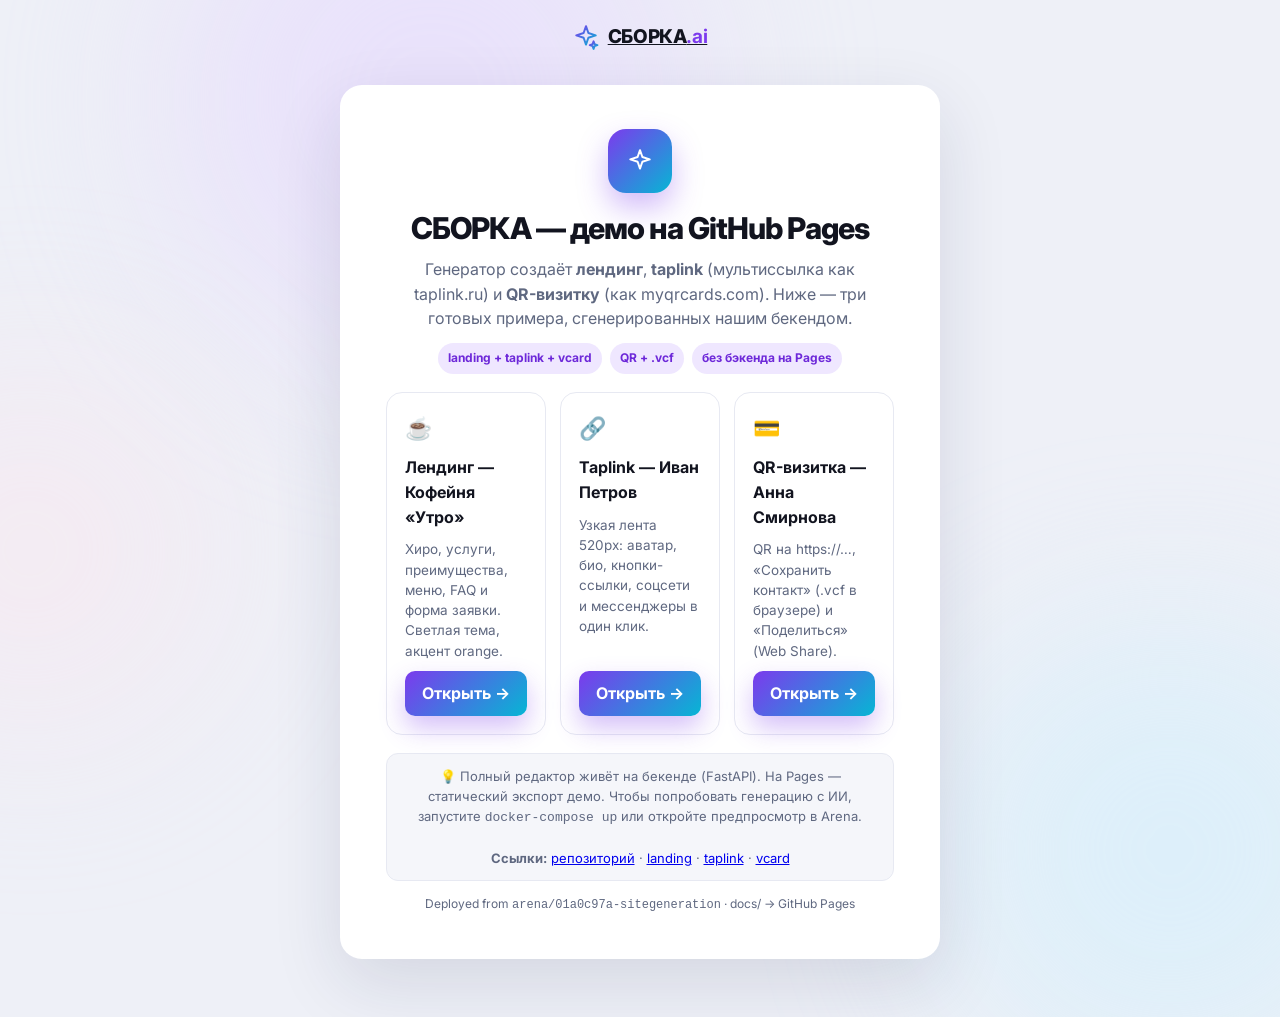
==== docs/index.html @ 66fda7ae "GitHub Pages: статический экспорт демо (landing/taplink/vcard) + workflow - docs/index.html — витрин" ====
<!doctype html>
<html lang="ru"><head>
<meta charset="utf-8"><meta name="viewport" content="width=device-width,initial-scale=1">
<title>СБОРКА — демо на GitHub Pages</title>
<meta name="description" content="Генератор сайтов, taplink и QR-визиток — демо трёх типов страниц">
<link rel="preconnect" href="https://fonts.googleapis.com">
<link href="https://fonts.googleapis.com/css2?family=Inter:wght@400;500;600;700;800&display=swap" rel="stylesheet">
<link rel="stylesheet" href="static/style.css">
<style>
.hero-card{max-width:720px;margin:0 auto}
.badges{display:flex;gap:8px;justify-content:center;flex-wrap:wrap;margin:12px 0}
.badges span{font-size:12px;font-weight:700;padding:6px 10px;border-radius:999px;background:#efe7ff;color:#6d28d9}
.grid3{display:grid;grid-template-columns:1fr 1fr 1fr;gap:14px;margin-top:18px}
@media(max-width:640px){.grid3{grid-template-columns:1fr}}
.demo-card{border:1px solid var(--border);border-radius:16px;padding:18px;background:var(--card);text-align:left;display:flex;flex-direction:column;gap:10px}
.demo-card h3{font-size:16px;margin:0}
.demo-card p{color:var(--muted);font-size:13.5px;line-height:1.5;margin:0;flex:1}
.demo-card a.btn{justify-content:center}
.note{margin-top:18px;font-size:13px;color:var(--muted);background:var(--field);border:1px solid var(--border);border-radius:12px;padding:12px 16px}
</style>
</head><body>
<div class="blob b1"></div><div class="blob b2"></div><div class="blob b3"></div>
<header class="topbar"><a class="brand" href="./"><svg viewBox="0 0 24 24" fill="none" stroke="url(#lg)" stroke-width="1.8" stroke-linejoin="round" width="26" height="26"><defs><linearGradient id="lg" x1="0" y1="0" x2="1" y2="1"><stop offset="0" stop-color="#7c3aed"/><stop offset="1" stop-color="#06b6d4"/></linearGradient></defs><path d="M12 2l2.2 6.3L21 10.5l-6.8 2.2L12 19l-2.2-6.3L3 10.5l6.8-2.2L12 2z"/><path d="M19 16l.9 2.6L22.5 19.5l-2.6.9L19 23l-.9-2.6-2.6-.9 2.6-.9L19 16z"/></svg><span>СБОРКА<b>.ai</b></span></a></header>
<main><section class="screen"><div class="card narrow center hero-card">
<div class="app-icon"><svg viewBox="0 0 24 24" fill="none" stroke="currentColor" stroke-width="1.8" stroke-linejoin="round" width="26" height="26"><path d="M12 2l2.2 6.3L21 10.5l-6.8 2.2L12 19l-2.2-6.3L3 10.5l6.8-2.2L12 2z"/></svg></div>
<h1>СБОРКА — демо на GitHub Pages</h1>
<p class="sub">Генератор создаёт <b>лендинг</b>, <b>taplink</b> (мультиссылка как taplink.ru) и <b>QR-визитку</b> (как myqrcards.com). Ниже — три готовых примера, сгенерированных нашим бекендом.</p>
<div class="badges"><span>landing + taplink + vcard</span><span>QR + .vcf</span><span>без бэкенда на Pages</span></div>
<div class="grid3">
  <div class="demo-card">
    <div style="font-size:22px">☕</div><h3>Лендинг — Кофейня «Утро»</h3><p>Хиро, услуги, преимущества, меню, FAQ и форма заявки. Светлая тема, акцент orange.</p><a class="btn-grad" href="demo/landing.html" target="_blank" style="display:flex;align-items:center;gap:8px;padding:10px 14px;border-radius:10px;background:linear-gradient(135deg,#7c3aed,#06b6d4);color:#fff;text-decoration:none;font-weight:700;justify-content:center">Открыть →</a>
  </div>
  <div class="demo-card">
    <div style="font-size:22px">🔗</div><h3>Taplink — Иван Петров</h3><p>Узкая лента 520px: аватар, био, кнопки-ссылки, соцсети и мессенджеры в один клик.</p><a class="btn-grad" href="demo/taplink.html" target="_blank" style="display:flex;align-items:center;gap:8px;padding:10px 14px;border-radius:10px;background:linear-gradient(135deg,#7c3aed,#06b6d4);color:#fff;text-decoration:none;font-weight:700;justify-content:center">Открыть →</a>
  </div>
  <div class="demo-card">
    <div style="font-size:22px">💳</div><h3>QR-визитка — Анна Смирнова</h3><p>QR на https://…, «Сохранить контакт» (.vcf в браузере) и «Поделиться» (Web Share).</p><a class="btn-grad" href="demo/vcard.html" target="_blank" style="display:flex;align-items:center;gap:8px;padding:10px 14px;border-radius:10px;background:linear-gradient(135deg,#7c3aed,#06b6d4);color:#fff;text-decoration:none;font-weight:700;justify-content:center">Открыть →</a>
  </div>
</div>
<div class="note">💡 Полный редактор живёт на бекенде (FastAPI). На Pages — статический экспорт демо. Чтобы попробовать генерацию с ИИ, запустите <code>docker-compose up</code> или откройте предпросмотр в Arena.<br><br><b>Ссылки:</b> <a href="https://github.com/VladimirG86/SiteGeneration">репозиторий</a> · <a href="demo/landing.html">landing</a> · <a href="demo/taplink.html">taplink</a> · <a href="demo/vcard.html">vcard</a></div>
<p style="margin-top:14px;font-size:12px;color:var(--muted)">Deployed from <code>arena/01a0c97a-sitegeneration</code> · docs/ → GitHub Pages</p>
</div></section></main>
</body></html>
---- docs/static/style.css ----
/* ---------- СБОРКА: мастер создания сайта ---------- */
*{margin:0;padding:0;box-sizing:border-box}
:root{
  --grad-a:#7c3aed; --grad-b:#06b6d4;
  --purple:#7c3aed; --purple-dark:#6d28d9;
  --text:#12141f; --muted:#5f6880; --border:#e7e9f2;
  --bg:#eef0f7; --card:#fff; --field:#f5f6fa;
  --good-bg:#e9f8ef; --good-b:#bfe8cf; --good-t:#0f8a3d;
  --bad-bg:#fdeeee; --bad-b:#f6cfcf; --bad-t:#d23f3f;
  --shadow:0 24px 70px rgba(28,31,74,.12);
  --r:22px;
}
html,body{height:100%}
body{
  font-family:'Inter',-apple-system,'Segoe UI',Roboto,Arial,sans-serif;
  background:var(--bg); color:var(--text); line-height:1.55;
  min-height:100vh; overflow-x:hidden;
}
.blob{position:fixed;border-radius:50%;filter:blur(90px);opacity:.5;pointer-events:none;z-index:0}
.b1{width:520px;height:520px;background:#e5d5ff;top:-160px;left:50%;transform:translateX(-90%)}
.b2{width:460px;height:460px;background:#cdeffd;bottom:-180px;right:-120px}
.b3{width:380px;height:380px;background:#ffe3ec;top:40%;left:-160px;opacity:.35}

/* ---------- topbar ---------- */
.topbar{position:relative;z-index:2;display:flex;justify-content:center;padding:22px 20px 8px}
.brand{display:flex;align-items:center;gap:9px;font-weight:800;font-size:19px;letter-spacing:-.02em;color:var(--text)}
.brand b{color:var(--grad-a)}

main{position:relative;z-index:1;display:flex;justify-content:center;padding:26px 16px 60px}
.screen{width:100%;display:flex;justify-content:center;animation:rise .35s ease}
.hidden{display:none!important}
@keyframes rise{from{opacity:0;transform:translateY(14px)}to{opacity:1;transform:none}}

/* ---------- card ---------- */
.card{
  background:var(--card);border-radius:var(--r);box-shadow:var(--shadow);
  width:100%;max-width:660px;padding:0;overflow:hidden;
}
.card.narrow{max-width:600px;padding:44px 46px}
.card.wide{max-width:960px;padding:44px 46px}
.card.center{text-align:center}
h1{font-size:30px;letter-spacing:-.03em;line-height:1.18;font-weight:800;margin:18px 0 10px}
h2{font-size:25px;letter-spacing:-.02em;line-height:1.2;font-weight:800}
.sub{color:var(--muted);font-size:16px}

/* ---------- app icon ---------- */
.app-icon{
  width:64px;height:64px;border-radius:18px;margin:0 auto;display:flex;align-items:center;justify-content:center;
  background:linear-gradient(135deg,var(--grad-a),var(--grad-b));color:#fff;
  box-shadow:0 14px 30px rgba(124,58,237,.35);
}
.app-icon.spin svg{animation:spin 1.6s linear infinite}
@keyframes spin{to{transform:rotate(360deg)}}
.app-icon.done{background:linear-gradient(135deg,#10b981,#06b6d4);box-shadow:0 14px 30px rgba(16,185,129,.3)}

.mode-note{margin-top:22px;font-size:13px;color:var(--muted);background:var(--field);border:1px solid var(--border);border-radius:12px;padding:10px 16px}

/* ---------- stepper ---------- */
.stepper{display:flex;padding:26px 34px 20px;border-bottom:1px solid var(--border)}
.st{flex:1;display:flex;flex-direction:column;align-items:center;gap:8px;position:relative;cursor:default}
.st.clickable{cursor:pointer}
.st::before{content:'';position:absolute;top:16px;left:calc(-50% + 20px);right:calc(50% + 20px);height:2px;background:var(--border)}
.st:first-child::before{display:none}
.st.done::before,.st.current::before{background:var(--purple)}
.st .dot{
  width:32px;height:32px;border-radius:50%;display:flex;align-items:center;justify-content:center;
  background:#eef0f6;color:#9aa2b8;font-weight:700;font-size:14px;position:relative;z-index:1;
  transition:all .2s ease;
}
.st .lbl{font-size:12.5px;font-weight:600;color:#9aa2b8}
.st.current .dot{background:var(--purple);color:#fff;box-shadow:0 0 0 5px rgba(124,58,237,.15)}
.st.current .lbl{color:var(--text)}
.st.done .dot{background:var(--purple);color:#fff}
.st.done .lbl{color:var(--muted)}

/* ---------- step body ---------- */
.step-body{padding:34px 46px 6px;min-height:300px}
.step-head{display:flex;align-items:center;gap:14px;margin-bottom:8px}
.step-head h2{flex:1}
.step-head .help-link{display:flex;align-items:center;gap:6px;color:var(--purple);font-size:14px;font-weight:600;background:none;border:none;cursor:pointer;white-space:nowrap}
.step-head .help-link:hover{text-decoration:underline}
.step-icon{
  width:44px;height:44px;border-radius:12px;background:var(--field);color:var(--purple);
  display:flex;align-items:center;justify-content:center;flex:0 0 auto;
}
.step-sub{color:var(--muted);font-size:15.5px;margin:6px 0 24px;max-width:560px}

.field{margin-bottom:20px}
.field label{display:block;font-weight:600;font-size:14.5px;margin-bottom:8px}
.field label .req{color:#e11d48}
.field input,.field textarea{
  width:100%;border:1.5px solid transparent;background:var(--field);border-radius:13px;
  padding:14px 16px;font:inherit;font-size:15.5px;color:var(--text);outline:none;
  transition:border .15s ease, background .15s ease;
}
.field textarea{resize:vertical;min-height:110px}
.field input:focus,.field textarea:focus{border-color:var(--purple);background:#fff;box-shadow:0 0 0 4px rgba(124,58,237,.09)}
.field ::placeholder{color:#a4abc0}
.field .err{display:none;color:#e11d48;font-size:13px;margin-top:6px;font-weight:600}
.field.invalid input,.field.invalid textarea{border-color:#e11d48;background:#fff}
.field.invalid .err{display:block}

/* ---------- chips ---------- */
.chips-label{font-size:14px;color:var(--muted);margin:6px 0 12px}
.chips-label b{color:var(--text)}
.chips{display:flex;flex-wrap:wrap;gap:9px;margin-bottom:22px}
.chip{
  border:1.5px solid var(--border);background:#fff;color:var(--text);
  border-radius:999px;padding:8px 15px;font:inherit;font-size:13.5px;font-weight:500;cursor:pointer;
  transition:all .15s ease;
}
.chip:hover{border-color:var(--purple);color:var(--purple);background:rgba(124,58,237,.05)}
.chip.used{background:rgba(124,58,237,.1);border-color:var(--purple);color:var(--purple)}
.chips.loading .chip-skel{border-radius:999px;height:34px;background:linear-gradient(90deg,#eef0f6 25%,#f7f8fb 50%,#eef0f6 75%);background-size:200% 100%;animation:shimmer 1.2s infinite}
.chip-skel{width:150px}
@keyframes shimmer{to{background-position:-200% 0}}

/* ---------- theme step ---------- */
.theme-grid{display:grid;grid-template-columns:1fr 1fr;gap:18px;margin:6px 0 26px}
.theme-card{border:2.5px solid var(--border);border-radius:18px;padding:0;cursor:pointer;background:#fff;overflow:hidden;text-align:left;font:inherit;transition:border .15s ease}
.theme-card:hover{border-color:#c9cdda}
.theme-card.sel{border-color:var(--purple);box-shadow:0 0 0 4px rgba(124,58,237,.12)}
.theme-prev{height:120px;padding:16px;display:flex;flex-direction:column;gap:8px}
.theme-prev .bar{height:9px;border-radius:6px;width:80%}
.theme-prev .bar.s2{width:95%;height:6px}
.theme-prev .bar.s3{width:65%;height:6px}
.theme-prev .btn{margin-top:4px;width:64px;height:18px;border-radius:6px}
.theme-prev.light{background:#fff}.theme-prev.light .bar{background:#e7e9f2}.theme-prev.light .btn{background:#2563eb}
.theme-prev.dark{background:#171c2e}.theme-prev.dark .bar{background:#39415a}.theme-prev.dark .btn{background:#3b82f6}
.theme-name{font-weight:700;font-size:15px;padding:12px 16px;border-top:1px solid var(--border)}
.accent-row{display:flex;gap:12px;align-items:center;margin-bottom:8px;flex-wrap:wrap}
.accent-row .lbl{font-size:14px;font-weight:600;color:var(--muted);margin-right:4px}
.swatch{width:34px;height:34px;border-radius:50%;border:none;cursor:pointer;position:relative;outline:3px solid transparent;outline-offset:2px;transition:outline-color .15s ease}
.swatch.sel{outline-color:var(--purple)}

/* ---------- review step ---------- */
.summary{display:grid;gap:10px;margin:8px 0 24px}
.sum-row{display:flex;gap:14px;align-items:flex-start;background:var(--field);border:1px solid var(--border);border-radius:14px;padding:13px 16px}
.sum-row .k{font-size:12.5px;font-weight:700;color:var(--muted);text-transform:uppercase;letter-spacing:.05em;min-width:96px;padding-top:2px}
.sum-row .v{flex:1;font-size:14.5px;white-space:pre-line}
.sum-row .edit{background:none;border:none;color:var(--purple);font-weight:700;font-size:13px;cursor:pointer;padding:2px 4px;flex:0 0 auto}
.sum-row .edit:hover{text-decoration:underline}
.check-line{display:flex;gap:11px;align-items:flex-start;font-size:14px;color:var(--muted);margin-bottom:12px;cursor:pointer}
.check-line input{width:18px;height:18px;margin-top:2px;accent-color:var(--purple);flex:0 0 auto;cursor:pointer}
.check-line a{color:var(--purple);font-weight:600}

/* ---------- footer of step ---------- */
.step-footer{display:flex;align-items:center;gap:12px;padding:22px 46px 30px}
.spacer{flex:1}

/* ---------- buttons ---------- */
.btn-grad{
  display:inline-flex;align-items:center;justify-content:center;gap:9px;
  background:linear-gradient(120deg,var(--grad-a),var(--grad-b));color:#fff;
  font:inherit;font-weight:700;font-size:16px;padding:14px 30px;border-radius:13px;border:none;cursor:pointer;
  box-shadow:0 12px 26px rgba(124,58,237,.32);transition:transform .15s ease,box-shadow .15s ease,opacity .15s;
}
.btn-grad:hover{transform:translateY(-2px);box-shadow:0 16px 32px rgba(124,58,237,.4)}
.btn-grad:disabled{opacity:.45;cursor:not-allowed;transform:none;box-shadow:none}
.btn-grad.wide{width:100%}
.btn-ghost{
  display:inline-flex;align-items:center;gap:8px;background:#fff;color:var(--text);
  font:inherit;font-weight:600;font-size:15px;padding:13px 22px;border-radius:13px;border:1.5px solid var(--border);cursor:pointer;
  transition:border .15s ease;
}
.btn-ghost:hover{border-color:var(--purple);color:var(--purple)}
.btn-ghost.small{padding:10px 16px;font-size:13.5px}

/* ---------- editor ---------- */
.editor-wrap{
  background:var(--card);border-radius:var(--r);box-shadow:var(--shadow);
  width:100%;max-width:1360px;overflow:hidden;display:flex;flex-direction:column;
  height:calc(100vh - 130px);min-height:560px;
}
.editor-toolbar{display:flex;align-items:center;gap:10px;padding:12px 18px;border-bottom:1px solid var(--border)}
.tb-title{font-weight:700;font-size:15px;flex:1;white-space:nowrap;overflow:hidden;text-overflow:ellipsis}
.tb-group{display:flex;gap:8px;align-items:center}
.tb-btn{
  display:inline-flex;align-items:center;gap:7px;background:#fff;border:1.5px solid var(--border);
  color:var(--text);font:inherit;font-weight:600;font-size:13.5px;padding:8px 13px;border-radius:11px;cursor:pointer;
  transition:border .15s ease; text-decoration:none;
}
.tb-btn:hover{border-color:var(--purple);color:var(--purple)}
.editor-layout{flex:1;display:grid;grid-template-columns:1fr 420px;min-height:0}
.ed-preview{background:#e9ecf4;display:flex;justify-content:center;overflow:auto;padding:18px}
.ed-preview iframe{width:100%;height:100%;border:none;background:#fff;border-radius:12px;box-shadow:0 10px 30px rgba(28,31,74,.15);transition:width .25s ease;transform-origin:top center}
.ed-preview.mobile iframe{width:400px}
.ed-chat{border-left:1px solid var(--border);display:flex;flex-direction:column;min-height:0;background:#fff}
.ed-chat-head{display:flex;align-items:center;gap:12px;padding:14px 18px;border-bottom:1px solid var(--border)}
.ed-avatar{width:38px;height:38px;border-radius:12px;background:linear-gradient(135deg,var(--grad-a),var(--grad-b));color:#fff;display:flex;align-items:center;justify-content:center;font-size:17px}
.ed-chat-head b{font-size:15px;display:block;line-height:1.2}
.ed-model{color:var(--muted);font-size:12px}
.ed-msgs{flex:1;overflow-y:auto;padding:16px;display:flex;flex-direction:column;gap:10px;min-height:120px}
.ed-msg{max-width:88%;padding:10px 14px;border-radius:15px;font-size:14px;line-height:1.45;white-space:pre-line;word-wrap:break-word}
.ed-msg.user{align-self:flex-end;background:linear-gradient(120deg,var(--grad-a),var(--grad-b));color:#fff;border-bottom-right-radius:5px}
.ed-msg.ai{align-self:flex-start;background:var(--field);border:1px solid var(--border);border-bottom-left-radius:5px}
.ed-msg.ai.sys{color:var(--muted);font-style:italic;background:transparent;border:1px dashed var(--border)}
.ed-msg.typing{display:flex;gap:5px;align-items:center;padding:13px 16px}
.ed-msg.typing i{width:7px;height:7px;border-radius:50%;background:#b6bccd;animation:blink 1.2s infinite}
.ed-msg.typing i:nth-child(2){animation-delay:.2s}
.ed-msg.typing i:nth-child(3){animation-delay:.4s}
@keyframes blink{0%,80%,100%{opacity:.25}40%{opacity:1}}
.ed-chips{display:flex;gap:7px;flex-wrap:wrap;padding:0 16px 10px}
.ed-chip{border:1.5px solid var(--border);background:#fff;border-radius:999px;padding:7px 12px;font:inherit;font-size:12.5px;font-weight:500;cursor:pointer;color:var(--text);transition:all .15s ease}
.ed-chip:hover{border-color:var(--purple);color:var(--purple)}
.ed-inputrow{display:flex;gap:9px;padding:6px 16px 4px;align-items:flex-end}
.ed-inputrow textarea{
  flex:1;border:1.5px solid var(--border);background:var(--field);border-radius:13px;padding:11px 14px;
  font:inherit;font-size:14px;resize:none;outline:none;color:var(--text);
}
.ed-inputrow textarea:focus{border-color:var(--purple);background:#fff}
.btn-grad.sq{padding:12px 15px;border-radius:13px}
.ed-note{padding:6px 16px 12px;font-size:11.5px;color:#a4abc0;text-align:center}

@media(max-width:960px){
  .editor-layout{grid-template-columns:1fr;grid-template-rows:46vh 1fr}
  .ed-chat{border-left:none;border-top:1px solid var(--border)}
  .editor-wrap{height:calc(100vh - 110px)}
  .tb-btn span{display:none}
}

/* ---------- code screen ---------- */
.code-input{
  width:100%;margin:22px 0 10px;border:2px solid var(--purple);background:#faf9ff;border-radius:14px;
  font:inherit;font-size:26px;font-weight:700;letter-spacing:14px;text-align:center;padding:16px 10px 16px 24px;
  outline:none;color:var(--text);
}
.hint{color:var(--muted);font-size:13.5px;margin-bottom:22px}
.hint b{color:var(--purple);letter-spacing:2px}
.row-2{display:grid;grid-template-columns:1fr 1fr;gap:12px;margin-top:14px}
.row-2 .btn-ghost{justify-content:center}

/* ---------- generating ---------- */
.progress{height:8px;background:#eef0f6;border-radius:99px;margin:30px auto 26px;max-width:420px;overflow:hidden}
#progress-fill{height:100%;width:4%;border-radius:99px;background:linear-gradient(90deg,var(--grad-a),var(--grad-b));transition:width .6s ease}
.stages{list-style:none;text-align:left;max-width:400px;margin:0 auto;display:grid;gap:14px}
.stages li{display:flex;gap:12px;align-items:center;color:#b6bccd;font-weight:600;font-size:15px;transition:color .2s}
.stages li .st-dot{width:26px;height:26px;border-radius:50%;background:#eef0f6;flex:0 0 auto;display:flex;align-items:center;justify-content:center;font-size:12px}
.stages li .st-hint{display:none;font-weight:500;font-size:12.5px;color:var(--muted)}
.stages li.current{color:var(--text)}
.stages li.current .st-dot{background:rgba(124,58,237,.12);color:var(--purple)}
.stages li.current .st-dot svg{animation:spin 1.4s linear infinite}
.stages li.current .st-hint{display:block}
.stages li.done{color:var(--muted)}
.stages li.done .st-dot{background:var(--purple);color:#fff}
.stages li small{display:block}
.warning{color:#b45309;background:#fef3c7;border:1px solid #fde68a;border-radius:12px;padding:10px 16px;font-size:13.5px;max-width:440px;margin:18px auto 0}

/* ---------- result ---------- */
.preview-frame{
  margin:26px auto 8px;max-width:880px;height:520px;border-radius:18px;overflow:hidden;
  border:1px solid var(--border);box-shadow:0 18px 44px rgba(28,31,74,.14);background:#fff;text-align:left;position:relative;
}
.preview-frame iframe{width:1280px;height:720px;border:none;transform-origin:0 0}
.result-actions{display:flex;gap:12px;justify-content:center;flex-wrap:wrap;margin-top:22px}

/* ---------- modal ---------- */
.modal{position:fixed;inset:0;background:rgba(15,17,32,.45);backdrop-filter:blur(4px);z-index:50;display:flex;align-items:center;justify-content:center;padding:20px}
.modal-card{background:#fff;border-radius:22px;max-width:600px;width:100%;max-height:92vh;overflow:auto;padding:30px 32px;box-shadow:var(--shadow);animation:rise .25s ease}
.modal-head{display:flex;align-items:center;gap:13px;margin-bottom:12px}
.modal-head h3{flex:1;font-size:20px;letter-spacing:-.01em}
.modal-x{background:var(--field);border:none;width:34px;height:34px;border-radius:10px;font-size:20px;color:var(--muted);cursor:pointer;flex:0 0 auto}
.modal-x:hover{color:var(--text)}
.tip{border-radius:14px;padding:16px 20px;margin-bottom:14px}
.tip.good{background:var(--good-bg);border:1px solid var(--good-b)}
.tip.bad{background:var(--bad-bg);border:1px solid var(--bad-b)}
.tip-title{font-weight:800;font-size:14.5px;margin-bottom:8px}
.tip.good .tip-title{color:var(--good-t)}
.tip.bad .tip-title{color:var(--bad-t)}
.tip ul{padding-left:18px;display:grid;gap:5px;font-size:14px;color:#33415c}
.tip.example{background:var(--field);border:1px solid var(--border)}
.tip.example .tip-label{font-size:12.5px;color:var(--muted);margin-bottom:4px}
.tip.example p{font-style:italic;color:#3d4761;font-size:14.5px}
#modal-ok{margin-top:8px}

.page-foot{position:relative;z-index:1;text-align:center;color:#a4abc0;font-size:12.5px;padding:0 20px 30px}

@media(max-width:640px){
  .card.narrow,.card.wide{padding:30px 22px}
  .step-body{padding:24px 22px 6px}
  .step-footer{padding:16px 22px 24px}
  .stepper{padding:18px 12px 14px}
  .st .lbl{font-size:10.5px}
  h1{font-size:24px}
  .theme-grid{grid-template-columns:1fr}
  .preview-frame{height:380px}
  .row-2{grid-template-columns:1fr}
  .sum-row{flex-direction:column;gap:6px}
  .publish-choice > div{grid-template-columns:1fr!important}
}
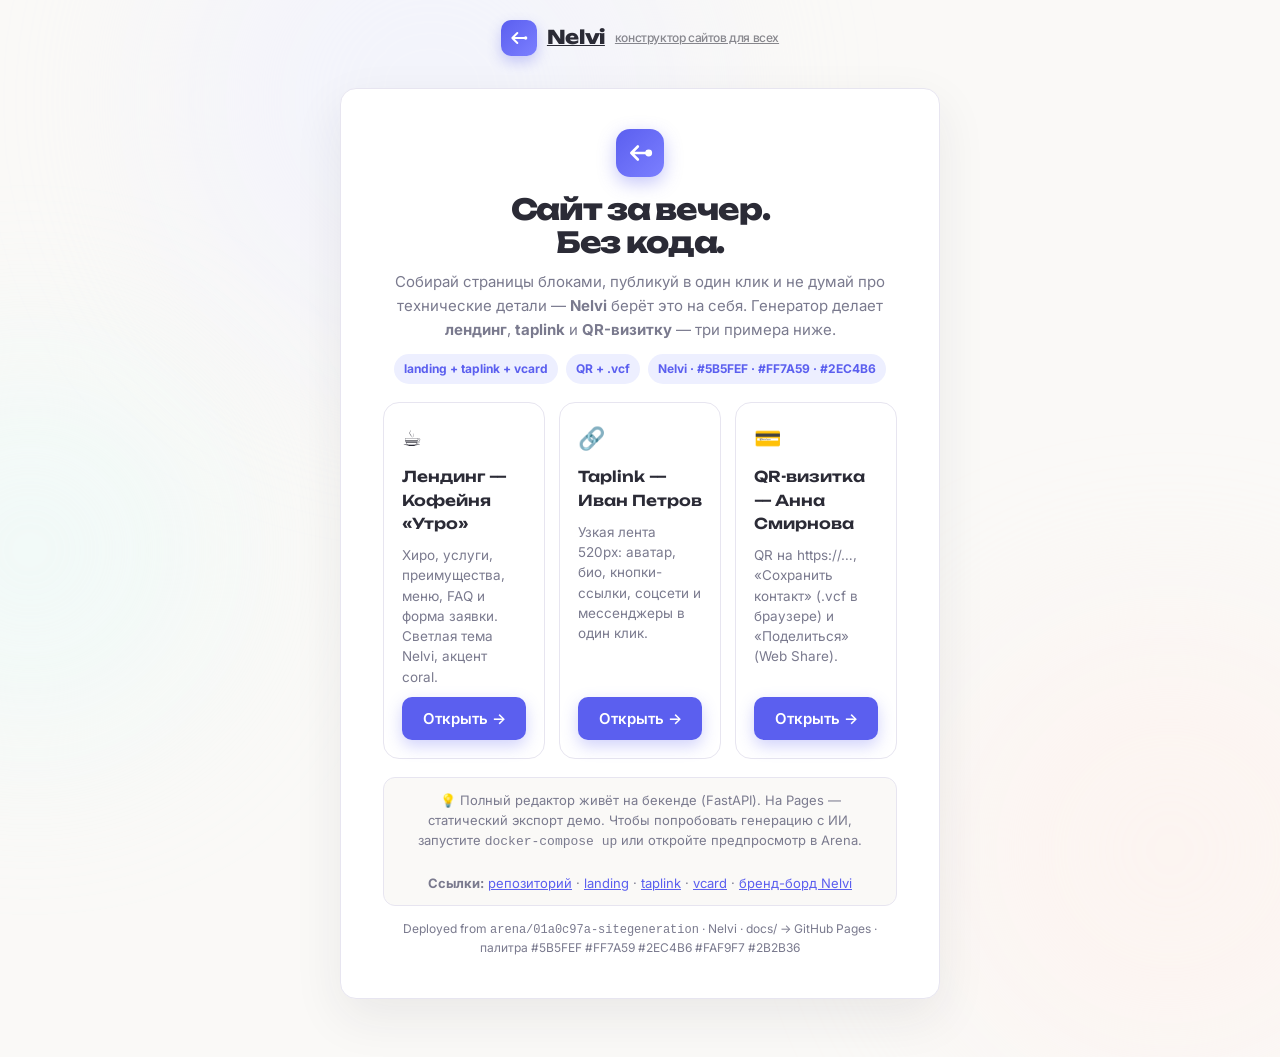
==== commit 21cefc2e: "Nelvi бренд-борд: ребрендинг всего сервиса - палитра #5B5FEF indigo / #FF7A59 coral / #2EC4B6 mint /" ====
--- a/docs/index.html
+++ b/docs/index.html
@@ -1,43 +1,45 @@
 <!doctype html>
 <html lang="ru"><head>
 <meta charset="utf-8"><meta name="viewport" content="width=device-width,initial-scale=1">
-<title>СБОРКА — демо на GitHub Pages</title>
-<meta name="description" content="Генератор сайтов, taplink и QR-визиток — демо трёх типов страниц">
+<title>Nelvi — демо на GitHub Pages · сайт за вечер без кода</title>
+<meta name="description" content="Nelvi — конструктор сайтов для всех. Генератор создаёт лендинг, taplink и QR-визитку — три примера ниже.">
 <link rel="preconnect" href="https://fonts.googleapis.com">
-<link href="https://fonts.googleapis.com/css2?family=Inter:wght@400;500;600;700;800&display=swap" rel="stylesheet">
+<link rel="preconnect" href="https://fonts.gstatic.com" crossorigin>
+<link href="https://fonts.googleapis.com/css2?family=Unbounded:wght@400;600;800&family=Inter:wght@400;500;600;700&display=swap" rel="stylesheet">
 <link rel="stylesheet" href="static/style.css">
 <style>
 .hero-card{max-width:720px;margin:0 auto}
+.hero-card h1{font-family:'Unbounded',sans-serif}
 .badges{display:flex;gap:8px;justify-content:center;flex-wrap:wrap;margin:12px 0}
-.badges span{font-size:12px;font-weight:700;padding:6px 10px;border-radius:999px;background:#efe7ff;color:#6d28d9}
+.badges span{font-family:'Inter',sans-serif;font-size:12px;font-weight:700;padding:6px 10px;border-radius:999px;background:#EDEFFF;color:#5B5FEF}
 .grid3{display:grid;grid-template-columns:1fr 1fr 1fr;gap:14px;margin-top:18px}
 @media(max-width:640px){.grid3{grid-template-columns:1fr}}
 .demo-card{border:1px solid var(--border);border-radius:16px;padding:18px;background:var(--card);text-align:left;display:flex;flex-direction:column;gap:10px}
-.demo-card h3{font-size:16px;margin:0}
-.demo-card p{color:var(--muted);font-size:13.5px;line-height:1.5;margin:0;flex:1}
-.demo-card a.btn{justify-content:center}
-.note{margin-top:18px;font-size:13px;color:var(--muted);background:var(--field);border:1px solid var(--border);border-radius:12px;padding:12px 16px}
+.demo-card h3{font-family:'Unbounded',sans-serif;font-size:15px;font-weight:600;margin:0}
+.demo-card p{color:var(--muted);font-family:'Inter',sans-serif;font-size:13.5px;line-height:1.5;margin:0;flex:1}
+.demo-card a.btn{justify-content:center;font-family:'Inter',sans-serif}
+.note{margin-top:18px;font-family:'Inter',sans-serif;font-size:13px;color:var(--muted);background:var(--field);border:1px solid var(--border);border-radius:12px;padding:12px 16px}
 </style>
 </head><body>
 <div class="blob b1"></div><div class="blob b2"></div><div class="blob b3"></div>
-<header class="topbar"><a class="brand" href="./"><svg viewBox="0 0 24 24" fill="none" stroke="url(#lg)" stroke-width="1.8" stroke-linejoin="round" width="26" height="26"><defs><linearGradient id="lg" x1="0" y1="0" x2="1" y2="1"><stop offset="0" stop-color="#7c3aed"/><stop offset="1" stop-color="#06b6d4"/></linearGradient></defs><path d="M12 2l2.2 6.3L21 10.5l-6.8 2.2L12 19l-2.2-6.3L3 10.5l6.8-2.2L12 2z"/><path d="M19 16l.9 2.6L22.5 19.5l-2.6.9L19 23l-.9-2.6-2.6-.9 2.6-.9L19 16z"/></svg><span>СБОРКА<b>.ai</b></span></a></header>
+<header class="topbar"><a class="brand" href="./"><span class="brand-mark"><svg viewBox="0 0 24 24" fill="none" width="20" height="20"><path d="M4 12L10 6M4 12L10 18M4 12H20" stroke="white" stroke-width="2.4" stroke-linecap="round" stroke-linejoin="round"/><circle cx="20" cy="12" r="2" fill="white"/></svg></span><span>Nelvi</span><span class="tagline">конструктор сайтов для всех</span></a></header>
 <main><section class="screen"><div class="card narrow center hero-card">
-<div class="app-icon"><svg viewBox="0 0 24 24" fill="none" stroke="currentColor" stroke-width="1.8" stroke-linejoin="round" width="26" height="26"><path d="M12 2l2.2 6.3L21 10.5l-6.8 2.2L12 19l-2.2-6.3L3 10.5l6.8-2.2L12 2z"/></svg></div>
-<h1>СБОРКА — демо на GitHub Pages</h1>
-<p class="sub">Генератор создаёт <b>лендинг</b>, <b>taplink</b> (мультиссылка как taplink.ru) и <b>QR-визитку</b> (как myqrcards.com). Ниже — три готовых примера, сгенерированных нашим бекендом.</p>
-<div class="badges"><span>landing + taplink + vcard</span><span>QR + .vcf</span><span>без бэкенда на Pages</span></div>
+<div class="app-icon"><svg viewBox="0 0 24 24" fill="none" width="28" height="28"><path d="M4 12L10 6M4 12L10 18M4 12H20" stroke="white" stroke-width="2.4" stroke-linecap="round" stroke-linejoin="round"/><circle cx="20" cy="12" r="2" fill="white"/></svg></div>
+<h1>Сайт за вечер.<br>Без кода.</h1>
+<p class="sub">Собирай страницы блоками, публикуй в один клик и не думай про технические детали — <b>Nelvi</b> берёт это на себя. Генератор делает <b>лендинг</b>, <b>taplink</b> и <b>QR-визитку</b> — три примера ниже.</p>
+<div class="badges"><span>landing + taplink + vcard</span><span>QR + .vcf</span><span>Nelvi · #5B5FEF · #FF7A59 · #2EC4B6</span></div>
 <div class="grid3">
   <div class="demo-card">
-    <div style="font-size:22px">☕</div><h3>Лендинг — Кофейня «Утро»</h3><p>Хиро, услуги, преимущества, меню, FAQ и форма заявки. Светлая тема, акцент orange.</p><a class="btn-grad" href="demo/landing.html" target="_blank" style="display:flex;align-items:center;gap:8px;padding:10px 14px;border-radius:10px;background:linear-gradient(135deg,#7c3aed,#06b6d4);color:#fff;text-decoration:none;font-weight:700;justify-content:center">Открыть →</a>
+    <div style="font-size:22px">☕</div><h3>Лендинг — Кофейня «Утро»</h3><p>Хиро, услуги, преимущества, меню, FAQ и форма заявки. Светлая тема Nelvi, акцент coral.</p><a class="btn-grad" href="demo/landing.html" target="_blank" style="display:flex;align-items:center;gap:8px;padding:10px 14px;border-radius:10px;background:#5B5FEF;color:#fff;text-decoration:none;font-weight:600;justify-content:center;font-family:'Inter',sans-serif">Открыть →</a>
   </div>
   <div class="demo-card">
-    <div style="font-size:22px">🔗</div><h3>Taplink — Иван Петров</h3><p>Узкая лента 520px: аватар, био, кнопки-ссылки, соцсети и мессенджеры в один клик.</p><a class="btn-grad" href="demo/taplink.html" target="_blank" style="display:flex;align-items:center;gap:8px;padding:10px 14px;border-radius:10px;background:linear-gradient(135deg,#7c3aed,#06b6d4);color:#fff;text-decoration:none;font-weight:700;justify-content:center">Открыть →</a>
+    <div style="font-size:22px">🔗</div><h3>Taplink — Иван Петров</h3><p>Узкая лента 520px: аватар, био, кнопки-ссылки, соцсети и мессенджеры в один клик.</p><a class="btn-grad" href="demo/taplink.html" target="_blank" style="display:flex;align-items:center;gap:8px;padding:10px 14px;border-radius:10px;background:#5B5FEF;color:#fff;text-decoration:none;font-weight:600;justify-content:center;font-family:'Inter',sans-serif">Открыть →</a>
   </div>
   <div class="demo-card">
-    <div style="font-size:22px">💳</div><h3>QR-визитка — Анна Смирнова</h3><p>QR на https://…, «Сохранить контакт» (.vcf в браузере) и «Поделиться» (Web Share).</p><a class="btn-grad" href="demo/vcard.html" target="_blank" style="display:flex;align-items:center;gap:8px;padding:10px 14px;border-radius:10px;background:linear-gradient(135deg,#7c3aed,#06b6d4);color:#fff;text-decoration:none;font-weight:700;justify-content:center">Открыть →</a>
+    <div style="font-size:22px">💳</div><h3>QR-визитка — Анна Смирнова</h3><p>QR на https://…, «Сохранить контакт» (.vcf в браузере) и «Поделиться» (Web Share).</p><a class="btn-grad" href="demo/vcard.html" target="_blank" style="display:flex;align-items:center;gap:8px;padding:10px 14px;border-radius:10px;background:#5B5FEF;color:#fff;text-decoration:none;font-weight:600;justify-content:center;font-family:'Inter',sans-serif">Открыть →</a>
   </div>
 </div>
-<div class="note">💡 Полный редактор живёт на бекенде (FastAPI). На Pages — статический экспорт демо. Чтобы попробовать генерацию с ИИ, запустите <code>docker-compose up</code> или откройте предпросмотр в Arena.<br><br><b>Ссылки:</b> <a href="https://github.com/VladimirG86/SiteGeneration">репозиторий</a> · <a href="demo/landing.html">landing</a> · <a href="demo/taplink.html">taplink</a> · <a href="demo/vcard.html">vcard</a></div>
-<p style="margin-top:14px;font-size:12px;color:var(--muted)">Deployed from <code>arena/01a0c97a-sitegeneration</code> · docs/ → GitHub Pages</p>
+<div class="note">💡 Полный редактор живёт на бекенде (FastAPI). На Pages — статический экспорт демо. Чтобы попробовать генерацию с ИИ, запустите <code>docker-compose up</code> или откройте предпросмотр в Arena.<br><br><b>Ссылки:</b> <a href="https://github.com/VladimirG86/SiteGeneration" style="color:#5B5FEF">репозиторий</a> · <a href="demo/landing.html" style="color:#5B5FEF">landing</a> · <a href="demo/taplink.html" style="color:#5B5FEF">taplink</a> · <a href="demo/vcard.html" style="color:#5B5FEF">vcard</a> · <a href="https://fonts.googleapis.com/css2?family=Unbounded:wght@400;600;800&family=Inter:wght@400;500;600;700&display=swap" style="color:#5B5FEF">бренд-борд Nelvi</a></div>
+<p style="margin-top:14px;font-family:'Inter',sans-serif;font-size:12px;color:var(--muted)">Deployed from <code>arena/01a0c97a-sitegeneration</code> · Nelvi · docs/ → GitHub Pages · палитра #5B5FEF #FF7A59 #2EC4B6 #FAF9F7 #2B2B36</p>
 </div></section></main>
 </body></html>
--- a/docs/static/style.css
+++ b/docs/static/style.css
@@ -1,216 +1,227 @@
-/* ---------- СБОРКА: мастер создания сайта ---------- */
+/* ---------- Nelvi: конструктор сайтов для всех — бренд-борд ---------- */
 *{margin:0;padding:0;box-sizing:border-box}
 :root{
-  --grad-a:#7c3aed; --grad-b:#06b6d4;
-  --purple:#7c3aed; --purple-dark:#6d28d9;
-  --text:#12141f; --muted:#5f6880; --border:#e7e9f2;
-  --bg:#eef0f7; --card:#fff; --field:#f5f6fa;
-  --good-bg:#e9f8ef; --good-b:#bfe8cf; --good-t:#0f8a3d;
-  --bad-bg:#fdeeee; --bad-b:#f6cfcf; --bad-t:#d23f3f;
-  --shadow:0 24px 70px rgba(28,31,74,.12);
-  --r:22px;
+  --indigo:#5B5FEF; --indigo-dark:#4A4DD1; --violet:#7B7FFF;
+  --coral:#FF7A59; --coral-dark:#E86647; --peach:#FF9A7A;
+  --mint:#2EC4B6; --mint-dark:#1FA99B;
+  --grad-a:#5B5FEF; --grad-b:#7B7FFF;
+  --purple:#5B5FEF; --purple-dark:#4A4DD1;
+  --text:#2B2B36; --muted:#7A7A8E; --border:#E7E5F0;
+  --bg:#FAF9F7; --card:#FFFFFF; --field:#FAF9F7;
+  --good-bg:rgba(46,196,182,.12); --good-b:#2EC4B6; --good-t:#1FA99B;
+  --bad-bg:#FFF0EB; --bad-b:#FFD6C8; --bad-t:#C2410C;
+  --shadow:0 18px 50px rgba(43,43,54,.08);
+  --r:16px;
 }
 html,body{height:100%}
 body{
-  font-family:'Inter',-apple-system,'Segoe UI',Roboto,Arial,sans-serif;
+  font-family:'Inter',system-ui,-apple-system,'Segoe UI',Roboto,Arial,sans-serif;
   background:var(--bg); color:var(--text); line-height:1.55;
   min-height:100vh; overflow-x:hidden;
 }
 .blob{position:fixed;border-radius:50%;filter:blur(90px);opacity:.5;pointer-events:none;z-index:0}
-.b1{width:520px;height:520px;background:#e5d5ff;top:-160px;left:50%;transform:translateX(-90%)}
-.b2{width:460px;height:460px;background:#cdeffd;bottom:-180px;right:-120px}
-.b3{width:380px;height:380px;background:#ffe3ec;top:40%;left:-160px;opacity:.35}
+.b1{width:520px;height:520px;background:#EDEFFF;top:-160px;left:50%;transform:translateX(-90%)}
+.b2{width:460px;height:460px;background:#FFF0EB;bottom:-180px;right:-120px}
+.b3{width:380px;height:380px;background:#E6FBF9;top:40%;left:-160px;opacity:.45}
 
 /* ---------- topbar ---------- */
-.topbar{position:relative;z-index:2;display:flex;justify-content:center;padding:22px 20px 8px}
-.brand{display:flex;align-items:center;gap:9px;font-weight:800;font-size:19px;letter-spacing:-.02em;color:var(--text)}
-.brand b{color:var(--grad-a)}
-
-main{position:relative;z-index:1;display:flex;justify-content:center;padding:26px 16px 60px}
+.topbar{position:relative;z-index:2;display:flex;justify-content:center;padding:20px 20px 8px}
+.brand{display:flex;align-items:center;gap:10px;font-family:'Unbounded',sans-serif;font-weight:800;font-size:19px;letter-spacing:-0.4px;color:var(--text)}
+.brand b{color:var(--indigo)}
+.brand-mark{width:36px;height:36px;border-radius:10px;background:linear-gradient(135deg,var(--indigo),var(--violet));display:flex;align-items:center;justify-content:center;box-shadow:0 6px 14px rgba(91,95,239,.30);flex-shrink:0}
+.brand-mark svg{width:20px;height:20px}
+.tagline{font-family:'Inter',sans-serif;font-size:12px;opacity:.55;margin-top:1px;font-weight:500}
+
+main{position:relative;z-index:1;display:flex;justify-content:center;padding:24px 16px 60px}
 .screen{width:100%;display:flex;justify-content:center;animation:rise .35s ease}
 .hidden{display:none!important}
 @keyframes rise{from{opacity:0;transform:translateY(14px)}to{opacity:1;transform:none}}
 
 /* ---------- card ---------- */
 .card{
-  background:var(--card);border-radius:var(--r);box-shadow:var(--shadow);
+  background:var(--card);border:1px solid var(--border);border-radius:var(--r);box-shadow:var(--shadow);
   width:100%;max-width:660px;padding:0;overflow:hidden;
 }
-.card.narrow{max-width:600px;padding:44px 46px}
-.card.wide{max-width:960px;padding:44px 46px}
+.card.narrow{max-width:600px;padding:40px 42px}
+.card.wide{max-width:960px;padding:40px 42px}
 .card.center{text-align:center}
-h1{font-size:30px;letter-spacing:-.03em;line-height:1.18;font-weight:800;margin:18px 0 10px}
-h2{font-size:25px;letter-spacing:-.02em;line-height:1.2;font-weight:800}
-.sub{color:var(--muted);font-size:16px}
+h1{font-family:'Unbounded',sans-serif;font-size:29px;letter-spacing:-0.04em;line-height:1.15;font-weight:800;margin:16px 0 10px}
+h2{font-family:'Unbounded',sans-serif;font-size:22px;letter-spacing:-0.03em;line-height:1.2;font-weight:600}
+.sub{color:var(--muted);font-family:'Inter',sans-serif;font-size:15px;line-height:1.6}
 
 /* ---------- app icon ---------- */
 .app-icon{
-  width:64px;height:64px;border-radius:18px;margin:0 auto;display:flex;align-items:center;justify-content:center;
-  background:linear-gradient(135deg,var(--grad-a),var(--grad-b));color:#fff;
-  box-shadow:0 14px 30px rgba(124,58,237,.35);
-}
+  width:48px;height:48px;border-radius:14px;margin:0 auto;display:flex;align-items:center;justify-content:center;
+  background:linear-gradient(135deg,var(--indigo),var(--violet));color:#fff;
+  box-shadow:0 6px 18px rgba(91,95,239,.35);
+}
+.app-icon svg{width:26px;height:26px;stroke:white;stroke-width:2.4;stroke-linecap:round;stroke-linejoin:round}
 .app-icon.spin svg{animation:spin 1.6s linear infinite}
 @keyframes spin{to{transform:rotate(360deg)}}
-.app-icon.done{background:linear-gradient(135deg,#10b981,#06b6d4);box-shadow:0 14px 30px rgba(16,185,129,.3)}
-
-.mode-note{margin-top:22px;font-size:13px;color:var(--muted);background:var(--field);border:1px solid var(--border);border-radius:12px;padding:10px 16px}
+.app-icon.done{background:linear-gradient(135deg,var(--mint),#3EDBC9);box-shadow:0 6px 18px rgba(46,196,182,.30)}
+
+.mode-note{margin-top:20px;font-family:'Inter',sans-serif;font-size:13px;color:var(--muted);background:var(--field);border:1px solid var(--border);border-radius:12px;padding:10px 16px}
 
 /* ---------- stepper ---------- */
-.stepper{display:flex;padding:26px 34px 20px;border-bottom:1px solid var(--border)}
+.stepper{display:flex;padding:24px 32px 18px;border-bottom:1px solid var(--border)}
 .st{flex:1;display:flex;flex-direction:column;align-items:center;gap:8px;position:relative;cursor:default}
 .st.clickable{cursor:pointer}
-.st::before{content:'';position:absolute;top:16px;left:calc(-50% + 20px);right:calc(50% + 20px);height:2px;background:var(--border)}
+.st::before{content:'';position:absolute;top:15px;left:calc(-50% + 20px);right:calc(50% + 20px);height:2px;background:var(--border)}
 .st:first-child::before{display:none}
-.st.done::before,.st.current::before{background:var(--purple)}
+.st.done::before,.st.current::before{background:var(--indigo)}
 .st .dot{
   width:32px;height:32px;border-radius:50%;display:flex;align-items:center;justify-content:center;
-  background:#eef0f6;color:#9aa2b8;font-weight:700;font-size:14px;position:relative;z-index:1;
-  transition:all .2s ease;
-}
-.st .lbl{font-size:12.5px;font-weight:600;color:#9aa2b8}
-.st.current .dot{background:var(--purple);color:#fff;box-shadow:0 0 0 5px rgba(124,58,237,.15)}
+  background:#E7E5F0;color:#9AA0B5;font-weight:700;font-size:14px;position:relative;z-index:1;
+  transition:all .2s ease;font-family:'Inter',sans-serif;
+}
+.st .lbl{font-size:12px;font-weight:600;color:#9AA0B5;font-family:'Inter',sans-serif}
+.st.current .dot{background:var(--indigo);color:#fff;box-shadow:0 0 0 4px rgba(91,95,239,.18)}
 .st.current .lbl{color:var(--text)}
-.st.done .dot{background:var(--purple);color:#fff}
+.st.done .dot{background:var(--indigo);color:#fff}
 .st.done .lbl{color:var(--muted)}
 
 /* ---------- step body ---------- */
-.step-body{padding:34px 46px 6px;min-height:300px}
-.step-head{display:flex;align-items:center;gap:14px;margin-bottom:8px}
+.step-body{padding:32px 42px 6px;min-height:300px}
+.step-head{display:flex;align-items:center;gap:12px;margin-bottom:8px}
 .step-head h2{flex:1}
-.step-head .help-link{display:flex;align-items:center;gap:6px;color:var(--purple);font-size:14px;font-weight:600;background:none;border:none;cursor:pointer;white-space:nowrap}
+.step-head .help-link{display:flex;align-items:center;gap:6px;color:var(--indigo);font-size:14px;font-weight:600;background:none;border:none;cursor:pointer;white-space:nowrap;font-family:'Inter',sans-serif}
 .step-head .help-link:hover{text-decoration:underline}
 .step-icon{
-  width:44px;height:44px;border-radius:12px;background:var(--field);color:var(--purple);
+  width:44px;height:44px;border-radius:12px;background:var(--field);color:var(--indigo);
   display:flex;align-items:center;justify-content:center;flex:0 0 auto;
 }
-.step-sub{color:var(--muted);font-size:15.5px;margin:6px 0 24px;max-width:560px}
-
-.field{margin-bottom:20px}
-.field label{display:block;font-weight:600;font-size:14.5px;margin-bottom:8px}
-.field label .req{color:#e11d48}
+.step-icon svg{stroke:var(--indigo);stroke-width:2;stroke-linecap:round;stroke-linejoin:round}
+.step-sub{color:var(--muted);font-size:15px;margin:6px 0 22px;max-width:560px;font-family:'Inter',sans-serif}
+
+.field{margin-bottom:18px}
+.field label{display:block;font-weight:600;font-size:14px;margin-bottom:8px;font-family:'Inter',sans-serif}
+.field label .req{color:var(--coral)}
 .field input,.field textarea{
-  width:100%;border:1.5px solid transparent;background:var(--field);border-radius:13px;
-  padding:14px 16px;font:inherit;font-size:15.5px;color:var(--text);outline:none;
+  width:100%;border:1.5px solid var(--border);background:var(--field);border-radius:10px;
+  padding:12px 14px;font:inherit;font-family:'Inter',sans-serif;font-size:15px;color:var(--text);outline:none;
   transition:border .15s ease, background .15s ease;
 }
-.field textarea{resize:vertical;min-height:110px}
-.field input:focus,.field textarea:focus{border-color:var(--purple);background:#fff;box-shadow:0 0 0 4px rgba(124,58,237,.09)}
-.field ::placeholder{color:#a4abc0}
-.field .err{display:none;color:#e11d48;font-size:13px;margin-top:6px;font-weight:600}
-.field.invalid input,.field.invalid textarea{border-color:#e11d48;background:#fff}
+.field textarea{resize:vertical;min-height:108px}
+.field input:focus,.field textarea:focus{border-color:var(--indigo);background:#fff;box-shadow:0 0 0 3px rgba(91,95,239,.12)}
+.field ::placeholder{color:#A9A8B5}
+.field .err{display:none;color:#C2410C;font-size:13px;margin-top:6px;font-weight:600;font-family:'Inter',sans-serif}
+.field.invalid input,.field.invalid textarea{border-color:#FF9A7A;background:#fff}
 .field.invalid .err{display:block}
 
 /* ---------- chips ---------- */
-.chips-label{font-size:14px;color:var(--muted);margin:6px 0 12px}
+.chips-label{font-size:14px;color:var(--muted);margin:6px 0 12px;font-family:'Inter',sans-serif}
 .chips-label b{color:var(--text)}
-.chips{display:flex;flex-wrap:wrap;gap:9px;margin-bottom:22px}
+.chips{display:flex;flex-wrap:wrap;gap:9px;margin-bottom:20px}
 .chip{
   border:1.5px solid var(--border);background:#fff;color:var(--text);
-  border-radius:999px;padding:8px 15px;font:inherit;font-size:13.5px;font-weight:500;cursor:pointer;
+  border-radius:999px;padding:8px 14px;font:inherit;font-family:'Inter',sans-serif;font-size:13px;font-weight:500;cursor:pointer;
   transition:all .15s ease;
 }
-.chip:hover{border-color:var(--purple);color:var(--purple);background:rgba(124,58,237,.05)}
-.chip.used{background:rgba(124,58,237,.1);border-color:var(--purple);color:var(--purple)}
-.chips.loading .chip-skel{border-radius:999px;height:34px;background:linear-gradient(90deg,#eef0f6 25%,#f7f8fb 50%,#eef0f6 75%);background-size:200% 100%;animation:shimmer 1.2s infinite}
-.chip-skel{width:150px}
+.chip:hover{border-color:var(--indigo);color:var(--indigo);background:#EDEFFF}
+.chip.used{background:rgba(91,95,239,.12);border-color:var(--indigo);color:var(--indigo)}
+.chips.loading .chip-skel{border-radius:999px;height:32px;background:linear-gradient(90deg,#E7E5F0 25%,#FAF9F7 50%,#E7E5F0 75%);background-size:200% 100%;animation:shimmer 1.2s infinite}
+.chip-skel{width:140px}
 @keyframes shimmer{to{background-position:-200% 0}}
 
 /* ---------- theme step ---------- */
-.theme-grid{display:grid;grid-template-columns:1fr 1fr;gap:18px;margin:6px 0 26px}
-.theme-card{border:2.5px solid var(--border);border-radius:18px;padding:0;cursor:pointer;background:#fff;overflow:hidden;text-align:left;font:inherit;transition:border .15s ease}
-.theme-card:hover{border-color:#c9cdda}
-.theme-card.sel{border-color:var(--purple);box-shadow:0 0 0 4px rgba(124,58,237,.12)}
+.theme-grid{display:grid;grid-template-columns:1fr 1fr;gap:18px;margin:6px 0 24px}
+.theme-card{border:1.5px solid var(--border);border-radius:16px;padding:0;cursor:pointer;background:#fff;overflow:hidden;text-align:left;font:inherit;transition:border .15s ease, box-shadow .15s ease}
+.theme-card:hover{border-color:#CFCDE6}
+.theme-card.sel{border-color:var(--indigo);box-shadow:0 0 0 3px rgba(91,95,239,.12)}
 .theme-prev{height:120px;padding:16px;display:flex;flex-direction:column;gap:8px}
 .theme-prev .bar{height:9px;border-radius:6px;width:80%}
 .theme-prev .bar.s2{width:95%;height:6px}
 .theme-prev .bar.s3{width:65%;height:6px}
 .theme-prev .btn{margin-top:4px;width:64px;height:18px;border-radius:6px}
-.theme-prev.light{background:#fff}.theme-prev.light .bar{background:#e7e9f2}.theme-prev.light .btn{background:#2563eb}
-.theme-prev.dark{background:#171c2e}.theme-prev.dark .bar{background:#39415a}.theme-prev.dark .btn{background:#3b82f6}
-.theme-name{font-weight:700;font-size:15px;padding:12px 16px;border-top:1px solid var(--border)}
-.accent-row{display:flex;gap:12px;align-items:center;margin-bottom:8px;flex-wrap:wrap}
-.accent-row .lbl{font-size:14px;font-weight:600;color:var(--muted);margin-right:4px}
+.theme-prev.light{background:#fff}.theme-prev.light .bar{background:#E7E5F0}.theme-prev.light .btn{background:var(--indigo)}
+.theme-prev.dark{background:#24242F}.theme-prev.dark .bar{background:#34343F}.theme-prev.dark .btn{background:var(--indigo)}
+.theme-name{font-weight:600;font-size:14px;padding:12px 16px;border-top:1px solid var(--border);font-family:'Inter',sans-serif}
+.accent-row{display:flex;gap:10px;align-items:center;margin-bottom:8px;flex-wrap:wrap}
+.accent-row .lbl{font-size:14px;font-weight:600;color:var(--muted);margin-right:4px;font-family:'Inter',sans-serif}
 .swatch{width:34px;height:34px;border-radius:50%;border:none;cursor:pointer;position:relative;outline:3px solid transparent;outline-offset:2px;transition:outline-color .15s ease}
-.swatch.sel{outline-color:var(--purple)}
+.swatch.sel{outline-color:var(--indigo)}
 
 /* ---------- review step ---------- */
 .summary{display:grid;gap:10px;margin:8px 0 24px}
 .sum-row{display:flex;gap:14px;align-items:flex-start;background:var(--field);border:1px solid var(--border);border-radius:14px;padding:13px 16px}
-.sum-row .k{font-size:12.5px;font-weight:700;color:var(--muted);text-transform:uppercase;letter-spacing:.05em;min-width:96px;padding-top:2px}
-.sum-row .v{flex:1;font-size:14.5px;white-space:pre-line}
-.sum-row .edit{background:none;border:none;color:var(--purple);font-weight:700;font-size:13px;cursor:pointer;padding:2px 4px;flex:0 0 auto}
+.sum-row .k{font-size:12px;font-weight:700;color:var(--muted);text-transform:uppercase;letter-spacing:.05em;min-width:96px;padding-top:2px;font-family:'Inter',sans-serif}
+.sum-row .v{flex:1;font-size:14px;white-space:pre-line;font-family:'Inter',sans-serif}
+.sum-row .edit{background:none;border:none;color:var(--indigo);font-weight:700;font-size:13px;cursor:pointer;padding:2px 4px;flex:0 0 auto;font-family:'Inter',sans-serif}
 .sum-row .edit:hover{text-decoration:underline}
-.check-line{display:flex;gap:11px;align-items:flex-start;font-size:14px;color:var(--muted);margin-bottom:12px;cursor:pointer}
-.check-line input{width:18px;height:18px;margin-top:2px;accent-color:var(--purple);flex:0 0 auto;cursor:pointer}
-.check-line a{color:var(--purple);font-weight:600}
+.check-line{display:flex;gap:11px;align-items:flex-start;font-size:14px;color:var(--muted);margin-bottom:12px;cursor:pointer;font-family:'Inter',sans-serif}
+.check-line input{width:18px;height:18px;margin-top:2px;accent-color:var(--indigo);flex:0 0 auto;cursor:pointer}
+.check-line a{color:var(--indigo);font-weight:600}
 
 /* ---------- footer of step ---------- */
-.step-footer{display:flex;align-items:center;gap:12px;padding:22px 46px 30px}
+.step-footer{display:flex;align-items:center;gap:12px;padding:22px 42px 30px}
 .spacer{flex:1}
 
-/* ---------- buttons ---------- */
+/* ---------- buttons — Nelvi: primary indigo, accent coral, ghost ---------- */
 .btn-grad{
-  display:inline-flex;align-items:center;justify-content:center;gap:9px;
-  background:linear-gradient(120deg,var(--grad-a),var(--grad-b));color:#fff;
-  font:inherit;font-weight:700;font-size:16px;padding:14px 30px;border-radius:13px;border:none;cursor:pointer;
-  box-shadow:0 12px 26px rgba(124,58,237,.32);transition:transform .15s ease,box-shadow .15s ease,opacity .15s;
-}
-.btn-grad:hover{transform:translateY(-2px);box-shadow:0 16px 32px rgba(124,58,237,.4)}
+  display:inline-flex;align-items:center;justify-content:center;gap:8px;
+  background:var(--indigo);color:#fff;
+  font-family:'Inter',sans-serif;font-weight:600;font-size:15px;padding:12px 24px;border-radius:10px;border:none;cursor:pointer;
+  box-shadow:0 6px 16px rgba(91,95,239,.28);transition:transform .14s ease,box-shadow .14s ease,background .14s;
+}
+.btn-grad:hover{transform:translateY(-1px);box-shadow:0 10px 22px rgba(91,95,239,.34);background:#4A4DD1}
 .btn-grad:disabled{opacity:.45;cursor:not-allowed;transform:none;box-shadow:none}
 .btn-grad.wide{width:100%}
+.btn-accent{background:var(--coral);box-shadow:0 6px 16px rgba(255,122,89,.28)}
+.btn-accent:hover{background:var(--coral-dark);box-shadow:0 10px 22px rgba(255,122,89,.34)}
 .btn-ghost{
   display:inline-flex;align-items:center;gap:8px;background:#fff;color:var(--text);
-  font:inherit;font-weight:600;font-size:15px;padding:13px 22px;border-radius:13px;border:1.5px solid var(--border);cursor:pointer;
-  transition:border .15s ease;
-}
-.btn-ghost:hover{border-color:var(--purple);color:var(--purple)}
-.btn-ghost.small{padding:10px 16px;font-size:13.5px}
+  font-family:'Inter',sans-serif;font-weight:600;font-size:14px;padding:11px 20px;border-radius:10px;border:1.5px solid var(--border);cursor:pointer;
+  transition:border .15s ease, color .15s ease;
+}
+.btn-ghost:hover{border-color:var(--indigo);color:var(--indigo)}
+.btn-ghost.small{padding:9px 14px;font-size:13px}
 
 /* ---------- editor ---------- */
 .editor-wrap{
-  background:var(--card);border-radius:var(--r);box-shadow:var(--shadow);
+  background:var(--card);border:1px solid var(--border);border-radius:var(--r);box-shadow:var(--shadow);
   width:100%;max-width:1360px;overflow:hidden;display:flex;flex-direction:column;
   height:calc(100vh - 130px);min-height:560px;
 }
-.editor-toolbar{display:flex;align-items:center;gap:10px;padding:12px 18px;border-bottom:1px solid var(--border)}
-.tb-title{font-weight:700;font-size:15px;flex:1;white-space:nowrap;overflow:hidden;text-overflow:ellipsis}
+.editor-toolbar{display:flex;align-items:center;gap:10px;padding:12px 18px;border-bottom:1px solid var(--border);background:var(--card)}
+.tb-title{font-family:'Unbounded',sans-serif;font-weight:600;font-size:14px;flex:1;white-space:nowrap;overflow:hidden;text-overflow:ellipsis}
 .tb-group{display:flex;gap:8px;align-items:center}
 .tb-btn{
   display:inline-flex;align-items:center;gap:7px;background:#fff;border:1.5px solid var(--border);
-  color:var(--text);font:inherit;font-weight:600;font-size:13.5px;padding:8px 13px;border-radius:11px;cursor:pointer;
+  color:var(--text);font-family:'Inter',sans-serif;font-weight:600;font-size:13px;padding:8px 13px;border-radius:10px;cursor:pointer;
   transition:border .15s ease; text-decoration:none;
 }
-.tb-btn:hover{border-color:var(--purple);color:var(--purple)}
+.tb-btn:hover{border-color:var(--indigo);color:var(--indigo)}
 .editor-layout{flex:1;display:grid;grid-template-columns:1fr 420px;min-height:0}
-.ed-preview{background:#e9ecf4;display:flex;justify-content:center;overflow:auto;padding:18px}
-.ed-preview iframe{width:100%;height:100%;border:none;background:#fff;border-radius:12px;box-shadow:0 10px 30px rgba(28,31,74,.15);transition:width .25s ease;transform-origin:top center}
+.ed-preview{background:#E7E5F0;display:flex;justify-content:center;overflow:auto;padding:18px}
+.ed-preview iframe{width:100%;height:100%;border:none;background:#fff;border-radius:12px;box-shadow:0 10px 30px rgba(43,43,54,.12);transition:width .25s ease;transform-origin:top center}
 .ed-preview.mobile iframe{width:400px}
 .ed-chat{border-left:1px solid var(--border);display:flex;flex-direction:column;min-height:0;background:#fff}
 .ed-chat-head{display:flex;align-items:center;gap:12px;padding:14px 18px;border-bottom:1px solid var(--border)}
-.ed-avatar{width:38px;height:38px;border-radius:12px;background:linear-gradient(135deg,var(--grad-a),var(--grad-b));color:#fff;display:flex;align-items:center;justify-content:center;font-size:17px}
-.ed-chat-head b{font-size:15px;display:block;line-height:1.2}
-.ed-model{color:var(--muted);font-size:12px}
+.ed-avatar{width:38px;height:38px;border-radius:10px;background:linear-gradient(135deg,var(--indigo),var(--violet));color:#fff;display:flex;align-items:center;justify-content:center;font-size:17px}
+.ed-avatar svg{stroke:white;stroke-width:2.4;stroke-linecap:round;stroke-linejoin:round}
+.ed-chat-head b{font-family:'Inter',sans-serif;font-size:14px;display:block;line-height:1.2}
+.ed-model{color:var(--muted);font-size:12px;font-family:'Inter',sans-serif}
 .ed-msgs{flex:1;overflow-y:auto;padding:16px;display:flex;flex-direction:column;gap:10px;min-height:120px}
-.ed-msg{max-width:88%;padding:10px 14px;border-radius:15px;font-size:14px;line-height:1.45;white-space:pre-line;word-wrap:break-word}
-.ed-msg.user{align-self:flex-end;background:linear-gradient(120deg,var(--grad-a),var(--grad-b));color:#fff;border-bottom-right-radius:5px}
+.ed-msg{max-width:88%;padding:10px 14px;border-radius:14px;font-size:14px;line-height:1.45;white-space:pre-line;word-wrap:break-word;font-family:'Inter',sans-serif}
+.ed-msg.user{align-self:flex-end;background:var(--indigo);color:#fff;border-bottom-right-radius:5px}
 .ed-msg.ai{align-self:flex-start;background:var(--field);border:1px solid var(--border);border-bottom-left-radius:5px}
 .ed-msg.ai.sys{color:var(--muted);font-style:italic;background:transparent;border:1px dashed var(--border)}
 .ed-msg.typing{display:flex;gap:5px;align-items:center;padding:13px 16px}
-.ed-msg.typing i{width:7px;height:7px;border-radius:50%;background:#b6bccd;animation:blink 1.2s infinite}
+.ed-msg.typing i{width:7px;height:7px;border-radius:50%;background:#A9A8B5;animation:blink 1.2s infinite}
 .ed-msg.typing i:nth-child(2){animation-delay:.2s}
 .ed-msg.typing i:nth-child(3){animation-delay:.4s}
 @keyframes blink{0%,80%,100%{opacity:.25}40%{opacity:1}}
 .ed-chips{display:flex;gap:7px;flex-wrap:wrap;padding:0 16px 10px}
-.ed-chip{border:1.5px solid var(--border);background:#fff;border-radius:999px;padding:7px 12px;font:inherit;font-size:12.5px;font-weight:500;cursor:pointer;color:var(--text);transition:all .15s ease}
-.ed-chip:hover{border-color:var(--purple);color:var(--purple)}
+.ed-chip{border:1.5px solid var(--border);background:#fff;border-radius:999px;padding:7px 12px;font-family:'Inter',sans-serif;font-size:12.5px;font-weight:500;cursor:pointer;color:var(--text);transition:all .15s ease}
+.ed-chip:hover{border-color:var(--indigo);color:var(--indigo);background:#EDEFFF}
 .ed-inputrow{display:flex;gap:9px;padding:6px 16px 4px;align-items:flex-end}
 .ed-inputrow textarea{
-  flex:1;border:1.5px solid var(--border);background:var(--field);border-radius:13px;padding:11px 14px;
-  font:inherit;font-size:14px;resize:none;outline:none;color:var(--text);
-}
-.ed-inputrow textarea:focus{border-color:var(--purple);background:#fff}
-.btn-grad.sq{padding:12px 15px;border-radius:13px}
-.ed-note{padding:6px 16px 12px;font-size:11.5px;color:#a4abc0;text-align:center}
+  flex:1;border:1.5px solid var(--border);background:var(--field);border-radius:10px;padding:11px 14px;
+  font:inherit;font-family:'Inter',sans-serif;font-size:14px;resize:none;outline:none;color:var(--text);
+}
+.ed-inputrow textarea:focus{border-color:var(--indigo);background:#fff;box-shadow:0 0 0 3px rgba(91,95,239,.12)}
+.btn-grad.sq{padding:11px 14px;border-radius:10px}
+.ed-note{padding:6px 16px 12px;font-size:11.5px;color:#A9A8B5;text-align:center;font-family:'Inter',sans-serif}
 
 @media(max-width:960px){
   .editor-layout{grid-template-columns:1fr;grid-template-rows:46vh 1fr}
@@ -221,59 +232,59 @@
 
 /* ---------- code screen ---------- */
 .code-input{
-  width:100%;margin:22px 0 10px;border:2px solid var(--purple);background:#faf9ff;border-radius:14px;
-  font:inherit;font-size:26px;font-weight:700;letter-spacing:14px;text-align:center;padding:16px 10px 16px 24px;
+  width:100%;margin:22px 0 10px;border:1.5px solid var(--indigo);background:#EDEFFF;border-radius:10px;
+  font:inherit;font-family:'Inter',sans-serif;font-size:26px;font-weight:700;letter-spacing:14px;text-align:center;padding:16px 10px 16px 24px;
   outline:none;color:var(--text);
 }
-.hint{color:var(--muted);font-size:13.5px;margin-bottom:22px}
-.hint b{color:var(--purple);letter-spacing:2px}
+.hint{color:var(--muted);font-size:13px;margin-bottom:22px;font-family:'Inter',sans-serif}
+.hint b{color:var(--indigo);letter-spacing:1px}
 .row-2{display:grid;grid-template-columns:1fr 1fr;gap:12px;margin-top:14px}
 .row-2 .btn-ghost{justify-content:center}
 
 /* ---------- generating ---------- */
-.progress{height:8px;background:#eef0f6;border-radius:99px;margin:30px auto 26px;max-width:420px;overflow:hidden}
-#progress-fill{height:100%;width:4%;border-radius:99px;background:linear-gradient(90deg,var(--grad-a),var(--grad-b));transition:width .6s ease}
+.progress{height:8px;background:#E7E5F0;border-radius:99px;margin:30px auto 26px;max-width:420px;overflow:hidden}
+#progress-fill{height:100%;width:4%;border-radius:99px;background:linear-gradient(90deg,var(--indigo),var(--violet));transition:width .6s ease}
 .stages{list-style:none;text-align:left;max-width:400px;margin:0 auto;display:grid;gap:14px}
-.stages li{display:flex;gap:12px;align-items:center;color:#b6bccd;font-weight:600;font-size:15px;transition:color .2s}
-.stages li .st-dot{width:26px;height:26px;border-radius:50%;background:#eef0f6;flex:0 0 auto;display:flex;align-items:center;justify-content:center;font-size:12px}
+.stages li{display:flex;gap:12px;align-items:center;color:#A9A8B5;font-weight:600;font-size:15px;transition:color .2s;font-family:'Inter',sans-serif}
+.stages li .st-dot{width:26px;height:26px;border-radius:50%;background:#E7E5F0;flex:0 0 auto;display:flex;align-items:center;justify-content:center;font-size:12px}
 .stages li .st-hint{display:none;font-weight:500;font-size:12.5px;color:var(--muted)}
 .stages li.current{color:var(--text)}
-.stages li.current .st-dot{background:rgba(124,58,237,.12);color:var(--purple)}
+.stages li.current .st-dot{background:rgba(91,95,239,.12);color:var(--indigo)}
 .stages li.current .st-dot svg{animation:spin 1.4s linear infinite}
 .stages li.current .st-hint{display:block}
 .stages li.done{color:var(--muted)}
-.stages li.done .st-dot{background:var(--purple);color:#fff}
+.stages li.done .st-dot{background:var(--indigo);color:#fff}
 .stages li small{display:block}
-.warning{color:#b45309;background:#fef3c7;border:1px solid #fde68a;border-radius:12px;padding:10px 16px;font-size:13.5px;max-width:440px;margin:18px auto 0}
+.warning{color:#7A4D00;background:#FFF4E0;border:1px solid #FFD9A6;border-radius:10px;padding:10px 16px;font-size:13px;max-width:440px;margin:18px auto 0;font-family:'Inter',sans-serif}
 
 /* ---------- result ---------- */
 .preview-frame{
-  margin:26px auto 8px;max-width:880px;height:520px;border-radius:18px;overflow:hidden;
-  border:1px solid var(--border);box-shadow:0 18px 44px rgba(28,31,74,.14);background:#fff;text-align:left;position:relative;
+  margin:26px auto 8px;max-width:880px;height:520px;border-radius:16px;overflow:hidden;
+  border:1px solid var(--border);box-shadow:0 18px 44px rgba(43,43,54,.10);background:#fff;text-align:left;position:relative;
 }
 .preview-frame iframe{width:1280px;height:720px;border:none;transform-origin:0 0}
 .result-actions{display:flex;gap:12px;justify-content:center;flex-wrap:wrap;margin-top:22px}
 
 /* ---------- modal ---------- */
-.modal{position:fixed;inset:0;background:rgba(15,17,32,.45);backdrop-filter:blur(4px);z-index:50;display:flex;align-items:center;justify-content:center;padding:20px}
-.modal-card{background:#fff;border-radius:22px;max-width:600px;width:100%;max-height:92vh;overflow:auto;padding:30px 32px;box-shadow:var(--shadow);animation:rise .25s ease}
+.modal{position:fixed;inset:0;background:rgba(27,27,36,.45);backdrop-filter:blur(4px);z-index:50;display:flex;align-items:center;justify-content:center;padding:20px}
+.modal-card{background:#fff;border:1px solid var(--border);border-radius:16px;max-width:600px;width:100%;max-height:92vh;overflow:auto;padding:30px 32px;box-shadow:var(--shadow);animation:rise .25s ease}
 .modal-head{display:flex;align-items:center;gap:13px;margin-bottom:12px}
-.modal-head h3{flex:1;font-size:20px;letter-spacing:-.01em}
-.modal-x{background:var(--field);border:none;width:34px;height:34px;border-radius:10px;font-size:20px;color:var(--muted);cursor:pointer;flex:0 0 auto}
-.modal-x:hover{color:var(--text)}
+.modal-head h3{flex:1;font-family:'Unbounded',sans-serif;font-size:19px;letter-spacing:-.02em}
+.modal-x{background:var(--field);border:1px solid var(--border);width:34px;height:34px;border-radius:10px;font-size:20px;color:var(--muted);cursor:pointer;flex:0 0 auto}
+.modal-x:hover{color:var(--text);border-color:var(--indigo)}
 .tip{border-radius:14px;padding:16px 20px;margin-bottom:14px}
 .tip.good{background:var(--good-bg);border:1px solid var(--good-b)}
 .tip.bad{background:var(--bad-bg);border:1px solid var(--bad-b)}
-.tip-title{font-weight:800;font-size:14.5px;margin-bottom:8px}
+.tip-title{font-family:'Unbounded',sans-serif;font-weight:600;font-size:14px;margin-bottom:8px}
 .tip.good .tip-title{color:var(--good-t)}
 .tip.bad .tip-title{color:var(--bad-t)}
-.tip ul{padding-left:18px;display:grid;gap:5px;font-size:14px;color:#33415c}
+.tip ul{padding-left:18px;display:grid;gap:5px;font-size:14px;color:var(--text);font-family:'Inter',sans-serif}
 .tip.example{background:var(--field);border:1px solid var(--border)}
-.tip.example .tip-label{font-size:12.5px;color:var(--muted);margin-bottom:4px}
-.tip.example p{font-style:italic;color:#3d4761;font-size:14.5px}
+.tip.example .tip-label{font-size:12px;color:var(--muted);margin-bottom:4px;font-family:'Inter',sans-serif}
+.tip.example p{font-style:italic;color:var(--text);font-size:14px;font-family:'Inter',sans-serif}
 #modal-ok{margin-top:8px}
 
-.page-foot{position:relative;z-index:1;text-align:center;color:#a4abc0;font-size:12.5px;padding:0 20px 30px}
+.page-foot{position:relative;z-index:1;text-align:center;color:#A9A8B5;font-size:12.5px;padding:0 20px 30px;font-family:'Inter',sans-serif}
 
 @media(max-width:640px){
   .card.narrow,.card.wide{padding:30px 22px}
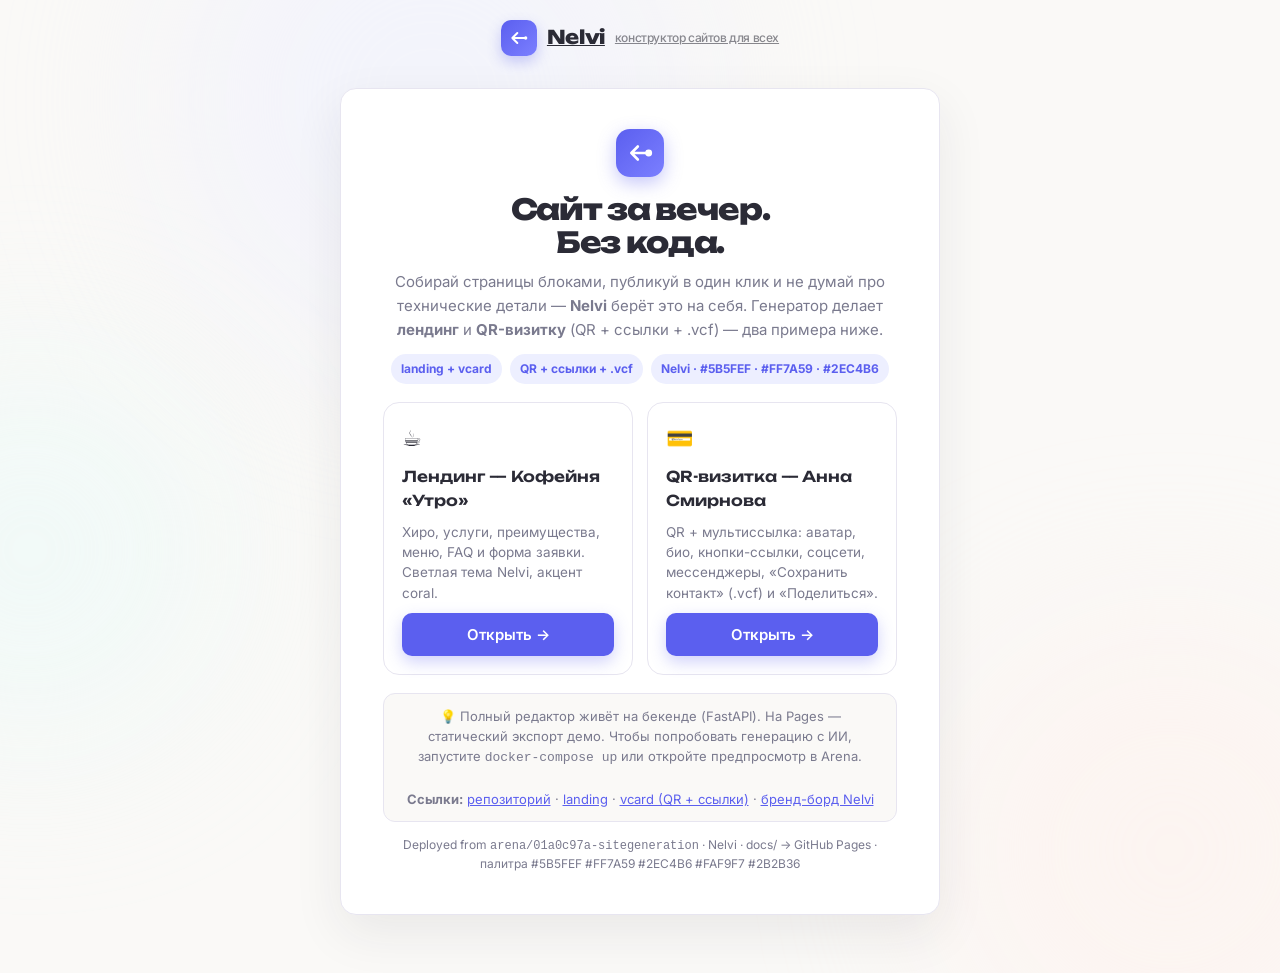
==== commit f92598ed: "Nelvi: убрать taplink, оставить landing+vcard (QR-визитка покрывает мультиссылку) - backend: app.py " ====
--- a/docs/index.html
+++ b/docs/index.html
@@ -2,7 +2,7 @@
 <html lang="ru"><head>
 <meta charset="utf-8"><meta name="viewport" content="width=device-width,initial-scale=1">
 <title>Nelvi — демо на GitHub Pages · сайт за вечер без кода</title>
-<meta name="description" content="Nelvi — конструктор сайтов для всех. Генератор создаёт лендинг, taplink и QR-визитку — три примера ниже.">
+<meta name="description" content="Nelvi — конструктор сайтов для всех. Генератор создаёт лендинг и QR-визитку (QR + ссылки) — два примера ниже.">
 <link rel="preconnect" href="https://fonts.googleapis.com">
 <link rel="preconnect" href="https://fonts.gstatic.com" crossorigin>
 <link href="https://fonts.googleapis.com/css2?family=Unbounded:wght@400;600;800&family=Inter:wght@400;500;600;700&display=swap" rel="stylesheet">
@@ -26,20 +26,17 @@
 <main><section class="screen"><div class="card narrow center hero-card">
 <div class="app-icon"><svg viewBox="0 0 24 24" fill="none" width="28" height="28"><path d="M4 12L10 6M4 12L10 18M4 12H20" stroke="white" stroke-width="2.4" stroke-linecap="round" stroke-linejoin="round"/><circle cx="20" cy="12" r="2" fill="white"/></svg></div>
 <h1>Сайт за вечер.<br>Без кода.</h1>
-<p class="sub">Собирай страницы блоками, публикуй в один клик и не думай про технические детали — <b>Nelvi</b> берёт это на себя. Генератор делает <b>лендинг</b>, <b>taplink</b> и <b>QR-визитку</b> — три примера ниже.</p>
-<div class="badges"><span>landing + taplink + vcard</span><span>QR + .vcf</span><span>Nelvi · #5B5FEF · #FF7A59 · #2EC4B6</span></div>
-<div class="grid3">
+<p class="sub">Собирай страницы блоками, публикуй в один клик и не думай про технические детали — <b>Nelvi</b> берёт это на себя. Генератор делает <b>лендинг</b> и <b>QR-визитку</b> (QR + ссылки + .vcf) — два примера ниже.</p>
+<div class="badges"><span>landing + vcard</span><span>QR + ссылки + .vcf</span><span>Nelvi · #5B5FEF · #FF7A59 · #2EC4B6</span></div>
+<div class="grid3" style="grid-template-columns:1fr 1fr;max-width:560px;margin:18px auto 0">
   <div class="demo-card">
     <div style="font-size:22px">☕</div><h3>Лендинг — Кофейня «Утро»</h3><p>Хиро, услуги, преимущества, меню, FAQ и форма заявки. Светлая тема Nelvi, акцент coral.</p><a class="btn-grad" href="demo/landing.html" target="_blank" style="display:flex;align-items:center;gap:8px;padding:10px 14px;border-radius:10px;background:#5B5FEF;color:#fff;text-decoration:none;font-weight:600;justify-content:center;font-family:'Inter',sans-serif">Открыть →</a>
   </div>
   <div class="demo-card">
-    <div style="font-size:22px">🔗</div><h3>Taplink — Иван Петров</h3><p>Узкая лента 520px: аватар, био, кнопки-ссылки, соцсети и мессенджеры в один клик.</p><a class="btn-grad" href="demo/taplink.html" target="_blank" style="display:flex;align-items:center;gap:8px;padding:10px 14px;border-radius:10px;background:#5B5FEF;color:#fff;text-decoration:none;font-weight:600;justify-content:center;font-family:'Inter',sans-serif">Открыть →</a>
-  </div>
-  <div class="demo-card">
-    <div style="font-size:22px">💳</div><h3>QR-визитка — Анна Смирнова</h3><p>QR на https://…, «Сохранить контакт» (.vcf в браузере) и «Поделиться» (Web Share).</p><a class="btn-grad" href="demo/vcard.html" target="_blank" style="display:flex;align-items:center;gap:8px;padding:10px 14px;border-radius:10px;background:#5B5FEF;color:#fff;text-decoration:none;font-weight:600;justify-content:center;font-family:'Inter',sans-serif">Открыть →</a>
+    <div style="font-size:22px">💳</div><h3>QR-визитка — Анна Смирнова</h3><p>QR + мультиссылка: аватар, био, кнопки-ссылки, соцсети, мессенджеры, «Сохранить контакт» (.vcf) и «Поделиться».</p><a class="btn-grad" href="demo/vcard.html" target="_blank" style="display:flex;align-items:center;gap:8px;padding:10px 14px;border-radius:10px;background:#5B5FEF;color:#fff;text-decoration:none;font-weight:600;justify-content:center;font-family:'Inter',sans-serif">Открыть →</a>
   </div>
 </div>
-<div class="note">💡 Полный редактор живёт на бекенде (FastAPI). На Pages — статический экспорт демо. Чтобы попробовать генерацию с ИИ, запустите <code>docker-compose up</code> или откройте предпросмотр в Arena.<br><br><b>Ссылки:</b> <a href="https://github.com/VladimirG86/SiteGeneration" style="color:#5B5FEF">репозиторий</a> · <a href="demo/landing.html" style="color:#5B5FEF">landing</a> · <a href="demo/taplink.html" style="color:#5B5FEF">taplink</a> · <a href="demo/vcard.html" style="color:#5B5FEF">vcard</a> · <a href="https://fonts.googleapis.com/css2?family=Unbounded:wght@400;600;800&family=Inter:wght@400;500;600;700&display=swap" style="color:#5B5FEF">бренд-борд Nelvi</a></div>
+<div class="note">💡 Полный редактор живёт на бекенде (FastAPI). На Pages — статический экспорт демо. Чтобы попробовать генерацию с ИИ, запустите <code>docker-compose up</code> или откройте предпросмотр в Arena.<br><br><b>Ссылки:</b> <a href="https://github.com/VladimirG86/SiteGeneration" style="color:#5B5FEF">репозиторий</a> · <a href="demo/landing.html" style="color:#5B5FEF">landing</a> · <a href="demo/vcard.html" style="color:#5B5FEF">vcard (QR + ссылки)</a> · <a href="https://fonts.googleapis.com/css2?family=Unbounded:wght@400;600;800&family=Inter:wght@400;500;600;700&display=swap" style="color:#5B5FEF">бренд-борд Nelvi</a></div>
 <p style="margin-top:14px;font-family:'Inter',sans-serif;font-size:12px;color:var(--muted)">Deployed from <code>arena/01a0c97a-sitegeneration</code> · Nelvi · docs/ → GitHub Pages · палитра #5B5FEF #FF7A59 #2EC4B6 #FAF9F7 #2B2B36</p>
 </div></section></main>
 </body></html>
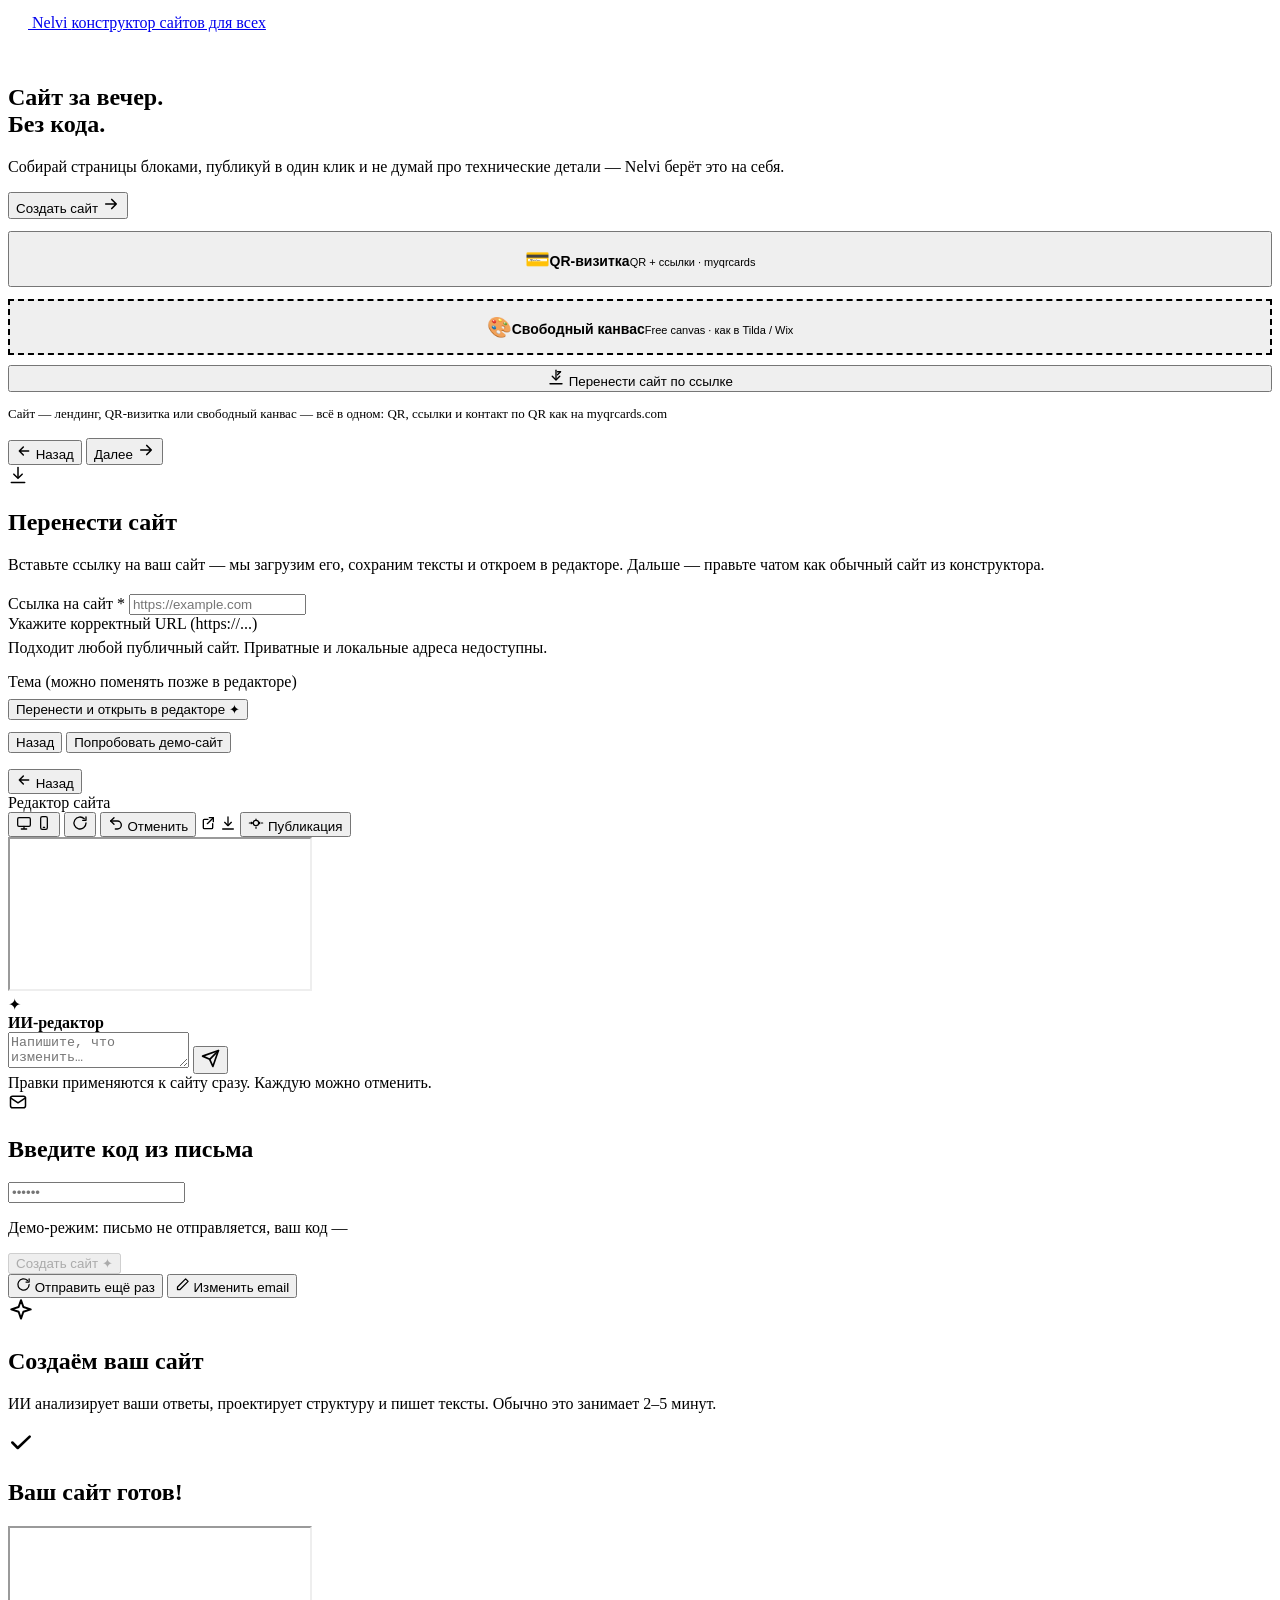
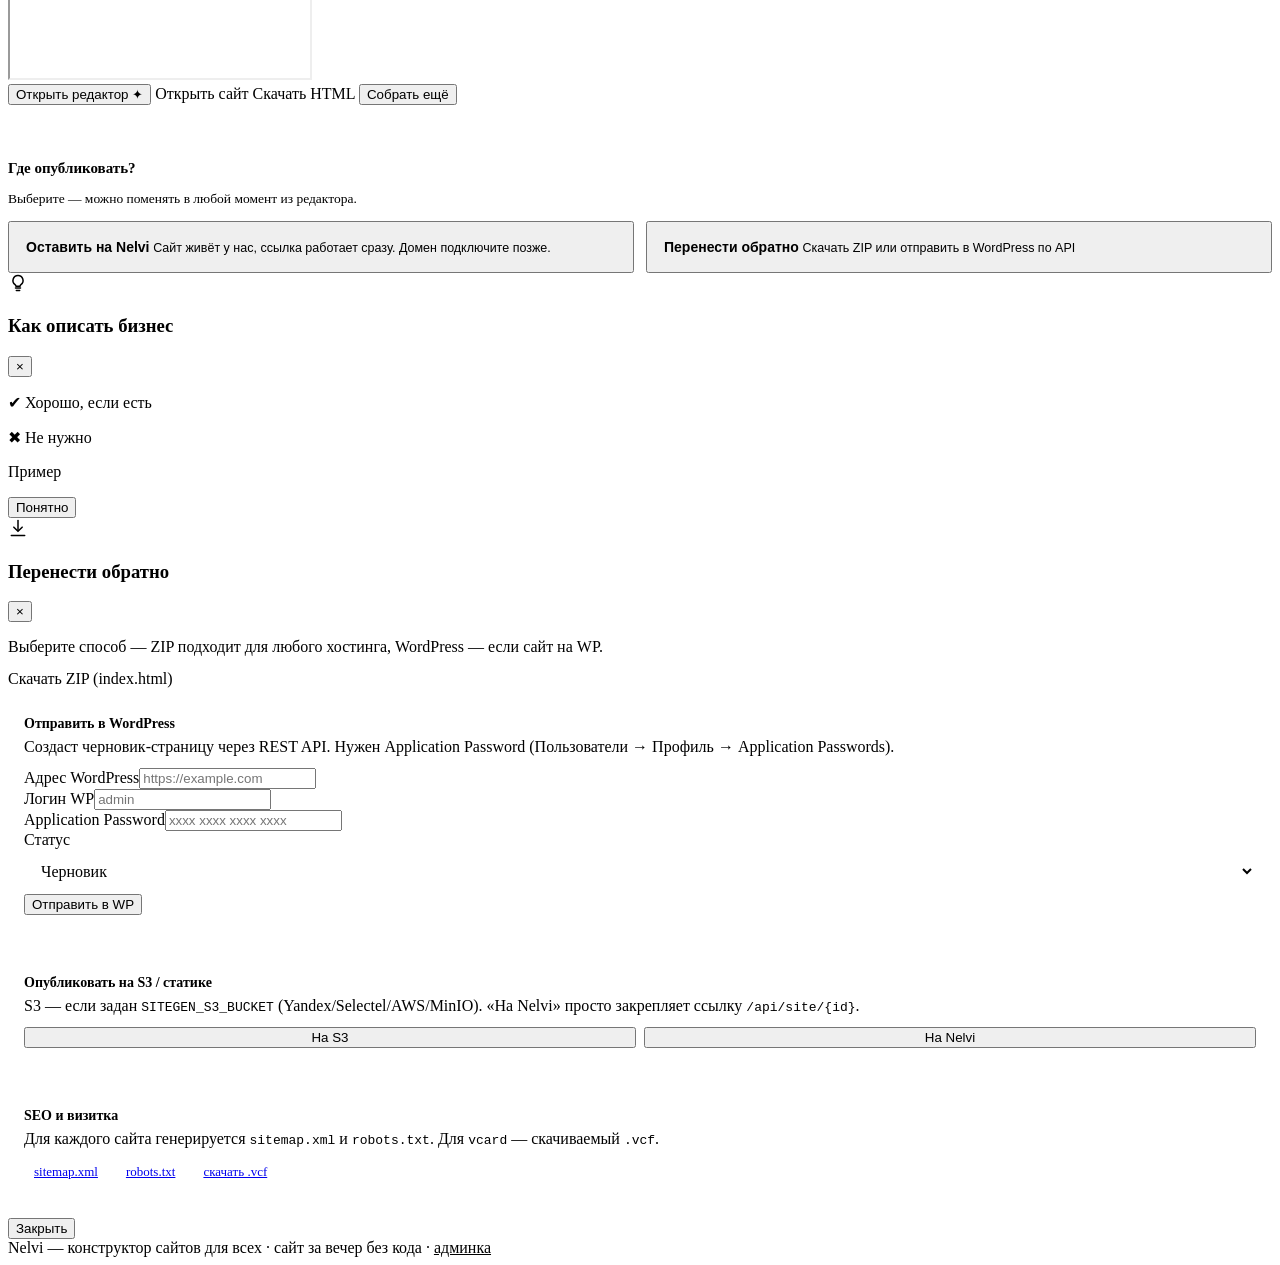
==== commit 471490f5: "Canvas Level 3 full: ZIP/S3/WP publish + kind=canvas + per-id + integration Co-authored-by: arena-ag" ====
--- a/docs/index.html
+++ b/docs/index.html
@@ -1,42 +1,308 @@
 <!doctype html>
-<html lang="ru"><head>
-<meta charset="utf-8"><meta name="viewport" content="width=device-width,initial-scale=1">
-<title>Nelvi — демо на GitHub Pages · сайт за вечер без кода</title>
-<meta name="description" content="Nelvi — конструктор сайтов для всех. Генератор создаёт лендинг и QR-визитку (QR + ссылки) — два примера ниже.">
+<html lang="ru">
+<head>
+<meta charset="utf-8">
+<meta name="viewport" content="width=device-width,initial-scale=1">
+<title>Nelvi — конструктор сайтов для всех · сайт за вечер без кода</title>
 <link rel="preconnect" href="https://fonts.googleapis.com">
 <link rel="preconnect" href="https://fonts.gstatic.com" crossorigin>
 <link href="https://fonts.googleapis.com/css2?family=Unbounded:wght@400;600;800&family=Inter:wght@400;500;600;700&display=swap" rel="stylesheet">
-<link rel="stylesheet" href="static/style.css">
-<style>
-.hero-card{max-width:720px;margin:0 auto}
-.hero-card h1{font-family:'Unbounded',sans-serif}
-.badges{display:flex;gap:8px;justify-content:center;flex-wrap:wrap;margin:12px 0}
-.badges span{font-family:'Inter',sans-serif;font-size:12px;font-weight:700;padding:6px 10px;border-radius:999px;background:#EDEFFF;color:#5B5FEF}
-.grid3{display:grid;grid-template-columns:1fr 1fr 1fr;gap:14px;margin-top:18px}
-@media(max-width:640px){.grid3{grid-template-columns:1fr}}
-.demo-card{border:1px solid var(--border);border-radius:16px;padding:18px;background:var(--card);text-align:left;display:flex;flex-direction:column;gap:10px}
-.demo-card h3{font-family:'Unbounded',sans-serif;font-size:15px;font-weight:600;margin:0}
-.demo-card p{color:var(--muted);font-family:'Inter',sans-serif;font-size:13.5px;line-height:1.5;margin:0;flex:1}
-.demo-card a.btn{justify-content:center;font-family:'Inter',sans-serif}
-.note{margin-top:18px;font-family:'Inter',sans-serif;font-size:13px;color:var(--muted);background:var(--field);border:1px solid var(--border);border-radius:12px;padding:12px 16px}
-</style>
-</head><body>
+<link rel="stylesheet" href="/static/style.css">
+</head>
+<body>
 <div class="blob b1"></div><div class="blob b2"></div><div class="blob b3"></div>
-<header class="topbar"><a class="brand" href="./"><span class="brand-mark"><svg viewBox="0 0 24 24" fill="none" width="20" height="20"><path d="M4 12L10 6M4 12L10 18M4 12H20" stroke="white" stroke-width="2.4" stroke-linecap="round" stroke-linejoin="round"/><circle cx="20" cy="12" r="2" fill="white"/></svg></span><span>Nelvi</span><span class="tagline">конструктор сайтов для всех</span></a></header>
-<main><section class="screen"><div class="card narrow center hero-card">
-<div class="app-icon"><svg viewBox="0 0 24 24" fill="none" width="28" height="28"><path d="M4 12L10 6M4 12L10 18M4 12H20" stroke="white" stroke-width="2.4" stroke-linecap="round" stroke-linejoin="round"/><circle cx="20" cy="12" r="2" fill="white"/></svg></div>
-<h1>Сайт за вечер.<br>Без кода.</h1>
-<p class="sub">Собирай страницы блоками, публикуй в один клик и не думай про технические детали — <b>Nelvi</b> берёт это на себя. Генератор делает <b>лендинг</b> и <b>QR-визитку</b> (QR + ссылки + .vcf) — два примера ниже.</p>
-<div class="badges"><span>landing + vcard</span><span>QR + ссылки + .vcf</span><span>Nelvi · #5B5FEF · #FF7A59 · #2EC4B6</span></div>
-<div class="grid3" style="grid-template-columns:1fr 1fr;max-width:560px;margin:18px auto 0">
-  <div class="demo-card">
-    <div style="font-size:22px">☕</div><h3>Лендинг — Кофейня «Утро»</h3><p>Хиро, услуги, преимущества, меню, FAQ и форма заявки. Светлая тема Nelvi, акцент coral.</p><a class="btn-grad" href="demo/landing.html" target="_blank" style="display:flex;align-items:center;gap:8px;padding:10px 14px;border-radius:10px;background:#5B5FEF;color:#fff;text-decoration:none;font-weight:600;justify-content:center;font-family:'Inter',sans-serif">Открыть →</a>
-  </div>
-  <div class="demo-card">
-    <div style="font-size:22px">💳</div><h3>QR-визитка — Анна Смирнова</h3><p>QR + мультиссылка: аватар, био, кнопки-ссылки, соцсети, мессенджеры, «Сохранить контакт» (.vcf) и «Поделиться».</p><a class="btn-grad" href="demo/vcard.html" target="_blank" style="display:flex;align-items:center;gap:8px;padding:10px 14px;border-radius:10px;background:#5B5FEF;color:#fff;text-decoration:none;font-weight:600;justify-content:center;font-family:'Inter',sans-serif">Открыть →</a>
+
+<header class="topbar">
+  <a class="brand" href="/" onclick="return goHome()">
+    <span class="brand-mark"><svg viewBox="0 0 24 24" fill="none" width="20" height="20"><path d="M4 12L10 6M4 12L10 18M4 12H20" stroke="white" stroke-width="2.4" stroke-linecap="round" stroke-linejoin="round"/><circle cx="20" cy="12" r="2" fill="white"/></svg></span>
+    <span>Nelvi</span>
+    <span class="tagline">конструктор сайтов для всех</span>
+  </a>
+</header>
+
+<main>
+  <!-- ЭКРАН: приветствие -->
+  <section id="screen-welcome" class="screen">
+    <div class="card narrow center">
+      <div class="app-icon">
+        <svg viewBox="0 0 24 24" fill="none" width="28" height="28"><path d="M4 12L10 6M4 12L10 18M4 12H20" stroke="white" stroke-width="2.4" stroke-linecap="round" stroke-linejoin="round"/><circle cx="20" cy="12" r="2" fill="white"/></svg>
+      </div>
+      <h1>Сайт за вечер.<br>Без кода.</h1>
+      <p class="sub">Собирай страницы блоками, публикуй в один клик и не думай про технические детали — Nelvi берёт это на себя.</p>
+      <button id="btn-start" class="btn-grad">Создать сайт
+        <svg viewBox="0 0 24 24" fill="none" stroke="currentColor" stroke-width="2.2" stroke-linecap="round" stroke-linejoin="round" width="18" height="18"><path d="M5 12h14M13 6l6 6-6 6"/></svg>
+      </button>
+      <button id="btn-vcard" class="btn-ghost" style="justify-content:center;flex-direction:column;padding:14px;gap:6px;margin-top:12px;width:100%">
+        <span style="font-size:20px">💳</span><b style="font-size:14px">QR-визитка</b><span style="font-size:11px;color:var(--muted)">QR + ссылки · myqrcards</span>
+      </button>
+      <button id="btn-canvas" class="btn-ghost" style="justify-content:center;flex-direction:column;padding:14px;gap:6px;margin-top:12px;width:100%;border-style:dashed">
+        <span style="font-size:20px">🎨</span><b style="font-size:14px">Свободный канвас</b><span style="font-size:11px;color:var(--muted)">Free canvas · как в Tilda / Wix</span>
+      </button>
+      <button id="btn-import-start" class="btn-ghost" style="margin-top:10px;width:100%;justify-content:center">
+        <svg viewBox="0 0 24 24" fill="none" stroke="currentColor" stroke-width="1.8" stroke-linecap="round" stroke-linejoin="round" width="18" height="18"><path d="M12 3v12"/><path d="M7 11l5 5 5-5"/><path d="M4 21h16"/><path d="M14 9l4-4"/><path d="M18 5h-4"/></svg>
+        Перенести сайт по ссылке
+      </button>
+      <p class="hint" style="margin-top:14px;font-size:13px">Сайт — лендинг, QR-визитка или свободный канвас — всё в одном: QR, ссылки и контакт по QR как на myqrcards.com</p>
+      <p id="mode-note" class="mode-note"></p>
+    </div>
+  </section>
+
+  <!-- ЭКРАН: мастер (шаги 1–6) -->
+  <section id="screen-wizard" class="screen hidden">
+    <div class="card">
+      <div class="stepper" id="stepper"></div>
+      <div id="step-body"></div>
+      <div class="step-footer">
+        <button id="btn-back" class="btn-ghost hidden">
+          <svg viewBox="0 0 24 24" fill="none" stroke="currentColor" stroke-width="2.2" stroke-linecap="round" stroke-linejoin="round" width="16" height="16"><path d="M19 12H5M11 18l-6-6 6-6"/></svg>
+          Назад</button>
+        <span class="spacer"></span>
+        <button id="btn-next" class="btn-grad">Далее
+          <svg viewBox="0 0 24 24" fill="none" stroke="currentColor" stroke-width="2.2" stroke-linecap="round" stroke-linejoin="round" width="18" height="18"><path d="M5 12h14M13 6l6 6-6 6"/></svg>
+        </button>
+      </div>
+    </div>
+  </section>
+
+  <!-- ЭКРАН: импорт по URL -->
+  <section id="screen-import" class="screen hidden">
+    <div class="card narrow">
+      <div class="step-head">
+        <div class="step-icon">
+          <svg viewBox="0 0 24 24" fill="none" stroke="currentColor" stroke-width="1.8" stroke-linecap="round" stroke-linejoin="round" width="20" height="20"><path d="M12 3v12"/><path d="M7 11l5 5 5-5"/><path d="M4 21h16"/></svg>
+        </div>
+        <h2>Перенести сайт</h2>
+      </div>
+      <p class="sub">Вставьте ссылку на ваш сайт — мы загрузим его, сохраним тексты и откроем в редакторе. Дальше — правьте чатом как обычный сайт из конструктора.</p>
+      <div class="field" id="import-field" style="margin-top:20px">
+        <label>Ссылка на сайт <span class="req">*</span></label>
+        <input type="url" id="import-url" placeholder="https://example.com" autocomplete="off" inputmode="url">
+        <div class="err" id="import-err">Укажите корректный URL (https://...)</div>
+      </div>
+      <p class="hint" style="margin-top:6px">Подходит любой публичный сайт. Приватные и локальные адреса недоступны.</p>
+      <div class="field">
+        <label>Тема (можно поменять позже в редакторе)</label>
+        <div class="accent-row" id="import-accent-row" style="margin-top:8px"></div>
+      </div>
+      <button id="btn-import" class="btn-grad wide">Перенести и открыть в редакторе ✦</button>
+      <div class="row-2" style="margin-top:12px">
+        <button id="btn-import-back" class="btn-ghost small" style="justify-content:center">Назад</button>
+        <button id="btn-import-demo" class="btn-ghost small" style="justify-content:center">Попробовать демо-сайт</button>
+      </div>
+      <p id="import-status" class="warning hidden" style="margin-top:14px"></p>
+    </div>
+  </section>
+
+  <!-- ЭКРАН: редактор -->
+  <section id="screen-editor" class="screen hidden">
+    <div class="editor-wrap">
+      <div class="editor-toolbar">
+        <button id="ed-back" class="tb-btn" title="К результату">
+          <svg viewBox="0 0 24 24" fill="none" stroke="currentColor" stroke-width="2.2" stroke-linecap="round" stroke-linejoin="round" width="16" height="16"><path d="M19 12H5M11 18l-6-6 6-6"/></svg>
+          Назад</button>
+        <div class="tb-title" id="ed-title">Редактор сайта</div>
+        <div class="tb-group">
+          <button id="ed-device" class="tb-btn" title="Переключить десктоп/мобильный">
+            <svg id="ic-desktop" viewBox="0 0 24 24" fill="none" stroke="currentColor" stroke-width="1.9" stroke-linecap="round" stroke-linejoin="round" width="16" height="16"><rect x="2.5" y="4" width="19" height="13" rx="2"/><path d="M8 21h8M12 17v4"/></svg>
+            <svg id="ic-mobile" viewBox="0 0 24 24" fill="none" stroke="currentColor" stroke-width="1.9" stroke-linecap="round" stroke-linejoin="round" width="16" height="16" class="hidden"><rect x="7" y="2.5" width="10" height="19" rx="2.5"/><path d="M11 18.5h2"/></svg>
+          </button>
+          <button id="ed-refresh" class="tb-btn" title="Обновить превью">
+            <svg viewBox="0 0 24 24" fill="none" stroke="currentColor" stroke-width="2" stroke-linecap="round" stroke-linejoin="round" width="16" height="16"><path d="M21 12a9 9 0 1 1-2.6-6.3"/><path d="M21 3v5h-5"/></svg>
+          </button>
+          <button id="ed-undo" class="tb-btn" title="Отменить последнюю правку">
+            <svg viewBox="0 0 24 24" fill="none" stroke="currentColor" stroke-width="2" stroke-linecap="round" stroke-linejoin="round" width="16" height="16"><path d="M9 14L4 9l5-5"/><path d="M4 9h10a6 6 0 0 1 0 12h-3"/></svg>
+            Отменить</button>
+          <a id="ed-open" class="tb-btn" target="_blank" rel="noopener" title="Открыть сайт">
+            <svg viewBox="0 0 24 24" fill="none" stroke="currentColor" stroke-width="2" stroke-linecap="round" stroke-linejoin="round" width="16" height="16"><path d="M14 4h6v6"/><path d="M20 4L11 13"/><path d="M19 13v6a1.5 1.5 0 0 1-1.5 1.5h-11A1.5 1.5 0 0 1 5 19V8a1.5 1.5 0 0 1 1.5-1.5H12"/></svg>
+          </a>
+          <a id="ed-download" class="tb-btn" download title="Скачать HTML">
+            <svg viewBox="0 0 24 24" fill="none" stroke="currentColor" stroke-width="2" stroke-linecap="round" stroke-linejoin="round" width="16" height="16"><path d="M12 3v12"/><path d="M7 11l5 5 5-5"/><path d="M4 21h16"/></svg>
+          </a>
+          <button id="ed-publish" class="tb-btn" title="Опубликовать: скачать ZIP / отправить в WP">
+            <svg viewBox="0 0 24 24" fill="none" stroke="currentColor" stroke-width="1.8" stroke-linecap="round" stroke-linejoin="round" width="16" height="16"><path d="M12 16a4 4 0 1 0 0-8 4 4 0 0 0 0 8z"/><path d="M12 8v-2"/><path d="M12 18v2"/><path d="M4.93 10.93l1.41 1.41"/><path d="M17.66 10.93l-1.41 1.41"/><path d="M4.93 13.07l1.41-1.41"/><path d="M17.66 13.07l-1.41-1.41"/><path d="M2 12h2"/><path d="M20 12h2"/></svg>
+            <span>Публикация</span>
+          </button>
+        </div>
+      </div>
+      <div class="editor-layout">
+        <div class="ed-preview" id="ed-preview-box">
+          <iframe id="ed-frame" title="Превью сайта"></iframe>
+        </div>
+        <div class="ed-chat">
+          <div class="ed-chat-head">
+            <div class="ed-avatar">✦</div>
+            <div><b>ИИ-редактор</b><small id="ed-model" class="ed-model"></small></div>
+          </div>
+          <div class="ed-msgs" id="ed-msgs"></div>
+          <div class="ed-chips" id="ed-chips"></div>
+          <div class="ed-inputrow">
+            <textarea id="ed-input" rows="2" placeholder="Напишите, что изменить…"></textarea>
+            <button id="ed-send" class="btn-grad sq" title="Отправить">
+              <svg viewBox="0 0 24 24" fill="none" stroke="currentColor" stroke-width="2.1" stroke-linecap="round" stroke-linejoin="round" width="19" height="19"><path d="M22 2L11 13"/><path d="M22 2l-7 20-4-9-9-4 20-7z"/></svg>
+            </button>
+          </div>
+          <div class="ed-note">Правки применяются к сайту сразу. Каждую можно отменить.</div>
+        </div>
+      </div>
+    </div>
+  </section>
+
+  <!-- ЭКРАН: код из письма -->
+  <section id="screen-code" class="screen hidden">
+    <div class="card narrow">
+      <div class="step-head">
+        <div class="step-icon">
+          <svg viewBox="0 0 24 24" fill="none" stroke="currentColor" stroke-width="1.8" stroke-linecap="round" stroke-linejoin="round" width="20" height="20"><rect x="3" y="5" width="18" height="14" rx="2.5"/><path d="M3 7l9 6 9-6"/></svg>
+        </div>
+        <h2>Введите код из письма</h2>
+      </div>
+      <p class="sub" id="code-email-text"></p>
+      <input id="code-input" class="code-input" inputmode="numeric" maxlength="6" placeholder="••••••" autocomplete="one-time-code">
+      <p class="hint">Демо-режим: письмо не отправляется, ваш код — <b id="demo-code"></b></p>
+      <button id="btn-create" class="btn-grad wide" disabled>Создать сайт ✦</button>
+      <div class="row-2">
+        <button id="btn-resend" class="btn-ghost small">
+          <svg viewBox="0 0 24 24" fill="none" stroke="currentColor" stroke-width="2" stroke-linecap="round" stroke-linejoin="round" width="15" height="15"><path d="M21 12a9 9 0 1 1-2.6-6.3"/><path d="M21 3v5h-5"/></svg>
+          <span id="resend-text">Отправить ещё раз</span></button>
+        <button id="btn-change-email" class="btn-ghost small">
+          <svg viewBox="0 0 24 24" fill="none" stroke="currentColor" stroke-width="2" stroke-linecap="round" stroke-linejoin="round" width="15" height="15"><path d="M17 3l4 4L8 20H4v-4L17 3z"/></svg>
+          Изменить email</button>
+      </div>
+    </div>
+  </section>
+
+  <!-- ЭКРАН: генерация -->
+  <section id="screen-generating" class="screen hidden">
+    <div class="card narrow center">
+      <div class="app-icon spin">
+        <svg viewBox="0 0 24 24" fill="none" stroke="currentColor" stroke-width="1.8" stroke-linejoin="round" width="26" height="26">
+          <path d="M12 2l2.2 6.3L21 10.5l-6.8 2.2L12 19l-2.2-6.3L3 10.5l6.8-2.2L12 2z"/>
+        </svg>
+      </div>
+      <h2>Создаём ваш сайт</h2>
+      <p class="sub" id="gen-sub">ИИ анализирует ваши ответы, проектирует структуру и пишет тексты. Обычно это занимает 2–5 минут.</p>
+      <div class="progress"><div id="progress-fill"></div></div>
+      <ul id="stage-list" class="stages"></ul>
+      <p id="gen-warning" class="warning hidden"></p>
+      <p id="gen-error" class="warning hidden"></p>
+    </div>
+  </section>
+
+  <!-- ЭКРАН: результат -->
+  <section id="screen-result" class="screen hidden">
+    <div class="card wide center">
+      <div class="app-icon done">
+        <svg viewBox="0 0 24 24" fill="none" stroke="currentColor" stroke-width="2.4" stroke-linecap="round" stroke-linejoin="round" width="26" height="26"><path d="M4 12.5l5 5L20 7"/></svg>
+      </div>
+      <h2>Ваш сайт готов!</h2>
+      <p class="sub" id="result-sub"></p>
+      <p id="import-source-note" class="hint hidden" style="font-size:13px;margin-top:8px"></p>
+      <div class="preview-frame"><iframe id="site-frame" title="Превью сайта"></iframe></div>
+      <div class="result-actions">
+        <button id="btn-editor" class="btn-grad">
+          Открыть редактор ✦
+        </button>
+        <a id="btn-open-site" class="btn-ghost" target="_blank" rel="noopener">Открыть сайт</a>
+        <a id="btn-download" class="btn-ghost" download>Скачать HTML</a>
+        <button id="btn-restart" class="btn-ghost">Собрать ещё</button>
+      </div>
+      <div class="publish-choice" style="margin-top:22px;border-top:1px solid var(--border);padding-top:18px">
+        <h3 style="font-size:15px;font-weight:800;margin-bottom:6px">Где опубликовать?</h3>
+        <p class="sub" style="font-size:13.5px;margin-bottom:14px">Выберите — можно поменять в любой момент из редактора.</p>
+        <div style="display:grid;grid-template-columns:1fr 1fr;gap:12px">
+          <button id="btn-publish-stay" class="btn-ghost" style="flex-direction:column;align-items:flex-start;padding:16px;text-align:left">
+            <b style="font-size:14px">Оставить на Nelvi</b>
+            <span style="font-size:12.5px;color:var(--muted)">Сайт живёт у нас, ссылка работает сразу. Домен подключите позже.</span>
+          </button>
+          <button id="btn-publish-wp" class="btn-ghost" style="flex-direction:column;align-items:flex-start;padding:16px;text-align:left">
+            <b style="font-size:14px">Перенести обратно</b>
+            <span style="font-size:12.5px;color:var(--muted)">Скачать ZIP или отправить в WordPress по API</span>
+          </button>
+        </div>
+        <p id="publish-hint" class="hint" style="margin-top:10px;display:none"></p>
+      </div>
+    </div>
+  </section>
+</main>
+
+<!-- МОДАЛКА: помощь -->
+<div id="modal" class="modal hidden" role="dialog" aria-modal="true">
+  <div class="modal-card">
+    <div class="modal-head">
+      <div class="step-icon">
+        <svg viewBox="0 0 24 24" fill="none" stroke="currentColor" stroke-width="1.8" stroke-linecap="round" stroke-linejoin="round" width="20" height="20"><path d="M9 18h6M10 21h4"/><path d="M12 3a6 6 0 0 1 3.5 10.9c-.7.5-1 1.3-1 2.1h-5c0-.8-.3-1.6-1-2.1A6 6 0 0 1 12 3z"/></svg>
+      </div>
+      <h3 id="modal-title">Как описать бизнес</h3>
+      <button id="modal-close" class="modal-x" aria-label="Закрыть">×</button>
+    </div>
+    <p id="modal-text" class="sub"></p>
+    <div class="tip good">
+      <div class="tip-title">✔ Хорошо, если есть</div>
+      <ul id="modal-good"></ul>
+    </div>
+    <div class="tip bad">
+      <div class="tip-title">✖ Не нужно</div>
+      <ul id="modal-bad"></ul>
+    </div>
+    <div class="tip example"><div class="tip-label">Пример</div><p id="modal-example"></p></div>
+    <button id="modal-ok" class="btn-grad wide">Понятно</button>
   </div>
 </div>
-<div class="note">💡 Полный редактор живёт на бекенде (FastAPI). На Pages — статический экспорт демо. Чтобы попробовать генерацию с ИИ, запустите <code>docker-compose up</code> или откройте предпросмотр в Arena.<br><br><b>Ссылки:</b> <a href="https://github.com/VladimirG86/SiteGeneration" style="color:#5B5FEF">репозиторий</a> · <a href="demo/landing.html" style="color:#5B5FEF">landing</a> · <a href="demo/vcard.html" style="color:#5B5FEF">vcard (QR + ссылки)</a> · <a href="https://fonts.googleapis.com/css2?family=Unbounded:wght@400;600;800&family=Inter:wght@400;500;600;700&display=swap" style="color:#5B5FEF">бренд-борд Nelvi</a></div>
-<p style="margin-top:14px;font-family:'Inter',sans-serif;font-size:12px;color:var(--muted)">Deployed from <code>arena/01a0c97a-sitegeneration</code> · Nelvi · docs/ → GitHub Pages · палитра #5B5FEF #FF7A59 #2EC4B6 #FAF9F7 #2B2B36</p>
-</div></section></main>
-</body></html>
+
+<!-- МОДАЛКА: публикация -->
+<div id="publish-modal" class="modal hidden" role="dialog" aria-modal="true">
+  <div class="modal-card">
+    <div class="modal-head">
+      <div class="step-icon">
+        <svg viewBox="0 0 24 24" fill="none" stroke="currentColor" stroke-width="1.8" stroke-linecap="round" stroke-linejoin="round" width="20" height="20"><path d="M12 3v12"/><path d="M7 11l5 5 5-5"/><path d="M4 21h16"/></svg>
+      </div>
+      <h3>Перенести обратно</h3>
+      <button id="publish-close" class="modal-x" aria-label="Закрыть">×</button>
+    </div>
+    <p class="sub" style="margin-bottom:14px">Выберите способ — ZIP подходит для любого хостинга, WordPress — если сайт на WP.</p>
+    <div style="display:grid;gap:10px">
+      <a id="btn-export-zip" class="btn-grad wide" style="text-decoration:none;justify-content:center" download>Скачать ZIP (index.html)</a>
+      <div style="border:1px solid var(--border);border-radius:14px;padding:16px">
+        <b style="font-size:14px">Отправить в WordPress</b>
+        <p class="hint" style="margin:6px 0 12px">Создаст черновик-страницу через REST API. Нужен Application Password (Пользователи → Профиль → Application Passwords).</p>
+        <div class="field"><label>Адрес WordPress</label><input type="url" id="wp-url" placeholder="https://example.com"></div>
+        <div class="field"><label>Логин WP</label><input type="text" id="wp-user" placeholder="admin"></div>
+        <div class="field"><label>Application Password</label><input type="password" id="wp-pass" placeholder="xxxx xxxx xxxx xxxx"></div>
+        <div class="field"><label>Статус</label>
+          <select id="wp-status" style="width:100%;border:1.5px solid transparent;background:var(--field);border-radius:13px;padding:12px;font:inherit">
+            <option value="draft">Черновик</option>
+            <option value="publish">Опубликовать сразу</option>
+          </select>
+        </div>
+        <button id="btn-wp-send" class="btn-grad wide">Отправить в WP</button>
+        <p id="wp-result" class="warning hidden" style="margin-top:10px"></p>
+      </div>
+      <div style="border:1px solid var(--border);border-radius:14px;padding:16px">
+        <b style="font-size:14px">Опубликовать на S3 / статике</b>
+        <p class="hint" style="margin:6px 0 12px">S3 — если задан <code>SITEGEN_S3_BUCKET</code> (Yandex/Selectel/AWS/MinIO). «На Nelvi» просто закрепляет ссылку <code>/api/site/{id}</code>.</p>
+        <div style="display:flex;gap:8px;flex-wrap:wrap">
+          <button id="btn-s3-send" class="btn-grad" style="flex:1">На S3</button>
+          <button id="btn-static-send" class="btn-ghost" style="flex:1">На Nelvi</button>
+        </div>
+        <p id="s3-result" class="warning hidden" style="margin-top:10px"></p>
+        <p id="static-result" class="warning hidden" style="margin-top:6px"></p>
+      </div>
+      <div style="border:1px solid var(--border);border-radius:14px;padding:16px;background:var(--field)">
+        <b style="font-size:14px">SEO и визитка</b>
+        <p class="hint" style="margin:6px 0 8px">Для каждого сайта генерируется <code>sitemap.xml</code> и <code>robots.txt</code>. Для <code>vcard</code> — скачиваемый <code>.vcf</code>.</p>
+        <div style="display:flex;gap:8px;flex-wrap:wrap;font-size:13px">
+          <a id="link-sitemap" href="#" target="_blank" class="btn-ghost" style="padding:8px 10px">sitemap.xml</a>
+          <a id="link-robots" href="#" target="_blank" class="btn-ghost" style="padding:8px 10px">robots.txt</a>
+          <a id="link-vcard" href="#" target="_blank" class="btn-ghost" style="padding:8px 10px">скачать .vcf</a>
+        </div>
+      </div>
+    </div>
+    <button id="publish-ok" class="btn-ghost wide" style="margin-top:14px">Закрыть</button>
+  </div>
+</div>
+
+<footer class="page-foot">Nelvi — конструктор сайтов для всех · сайт за вечер без кода · <a href="/admin" style="color:var(--muted);text-decoration:underline">админка</a></footer>
+
+<script src="/static/app.js"></script>
+</body>
+</html>
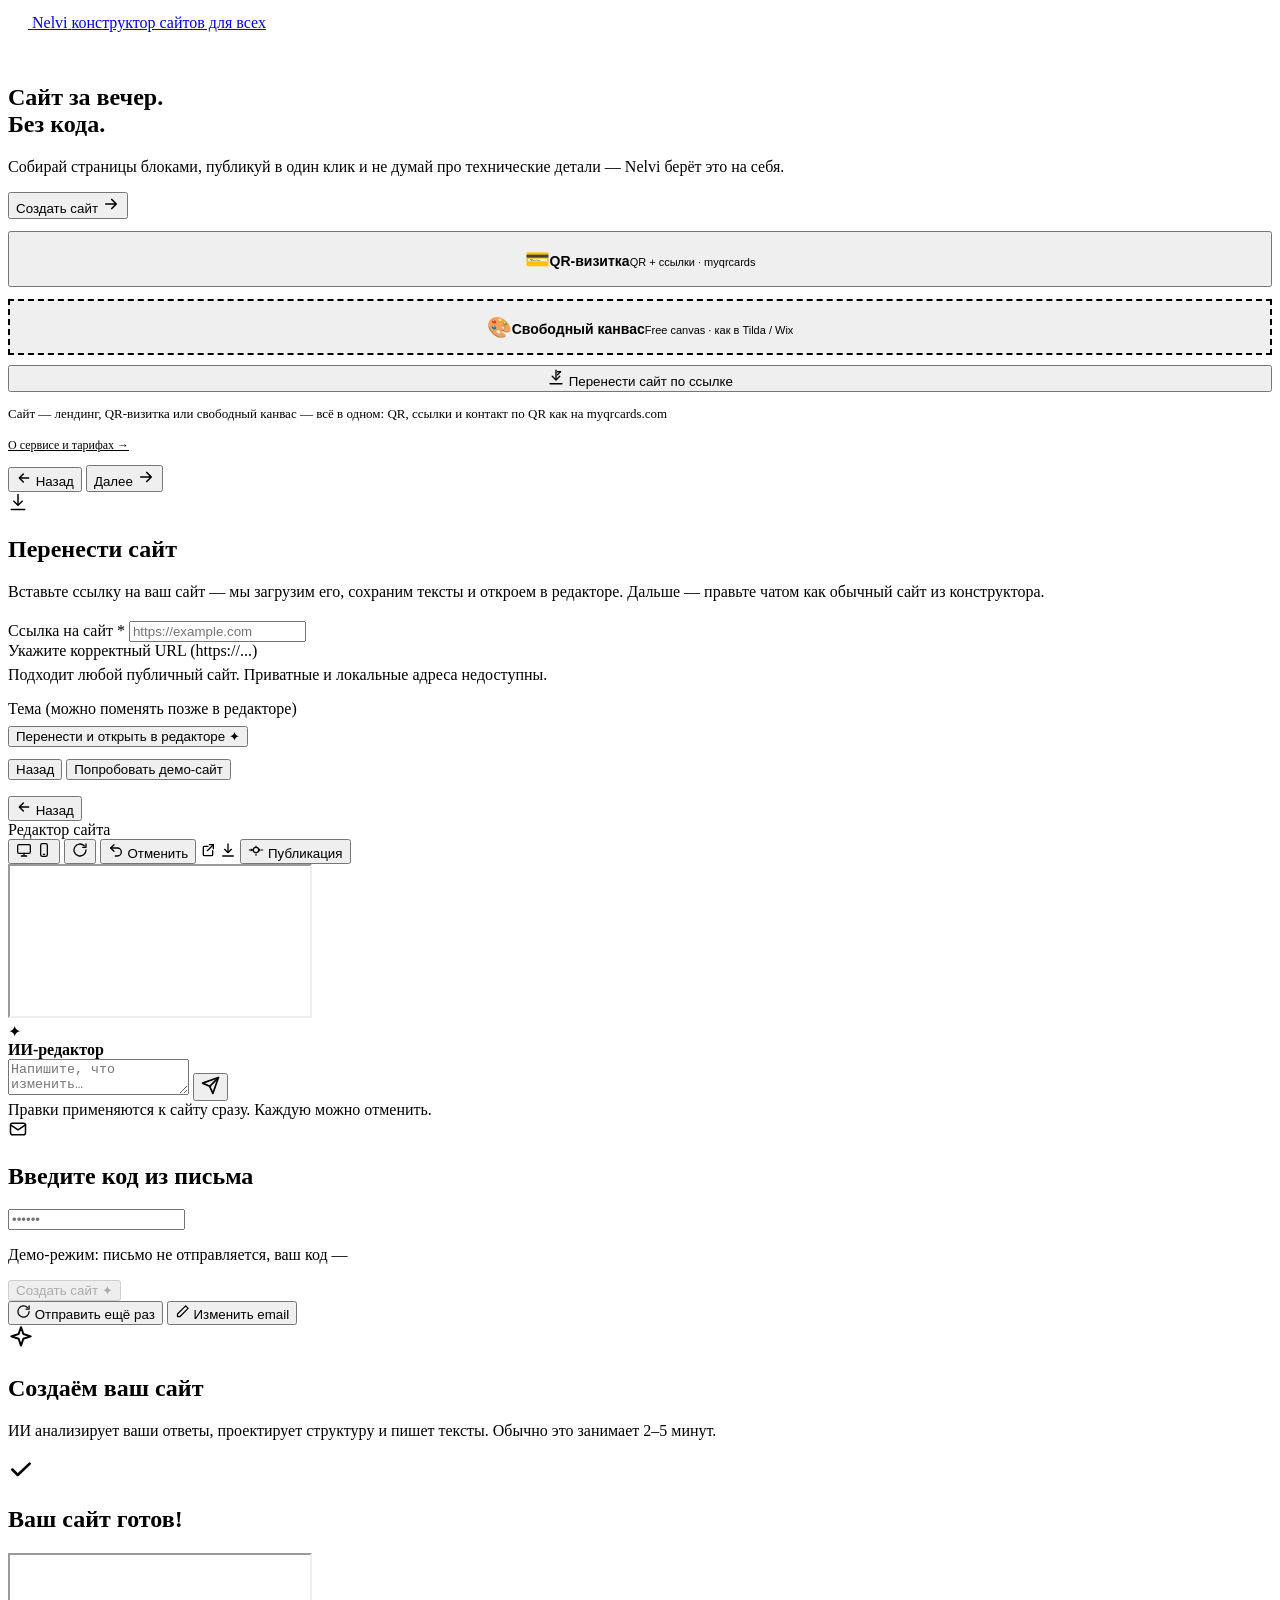
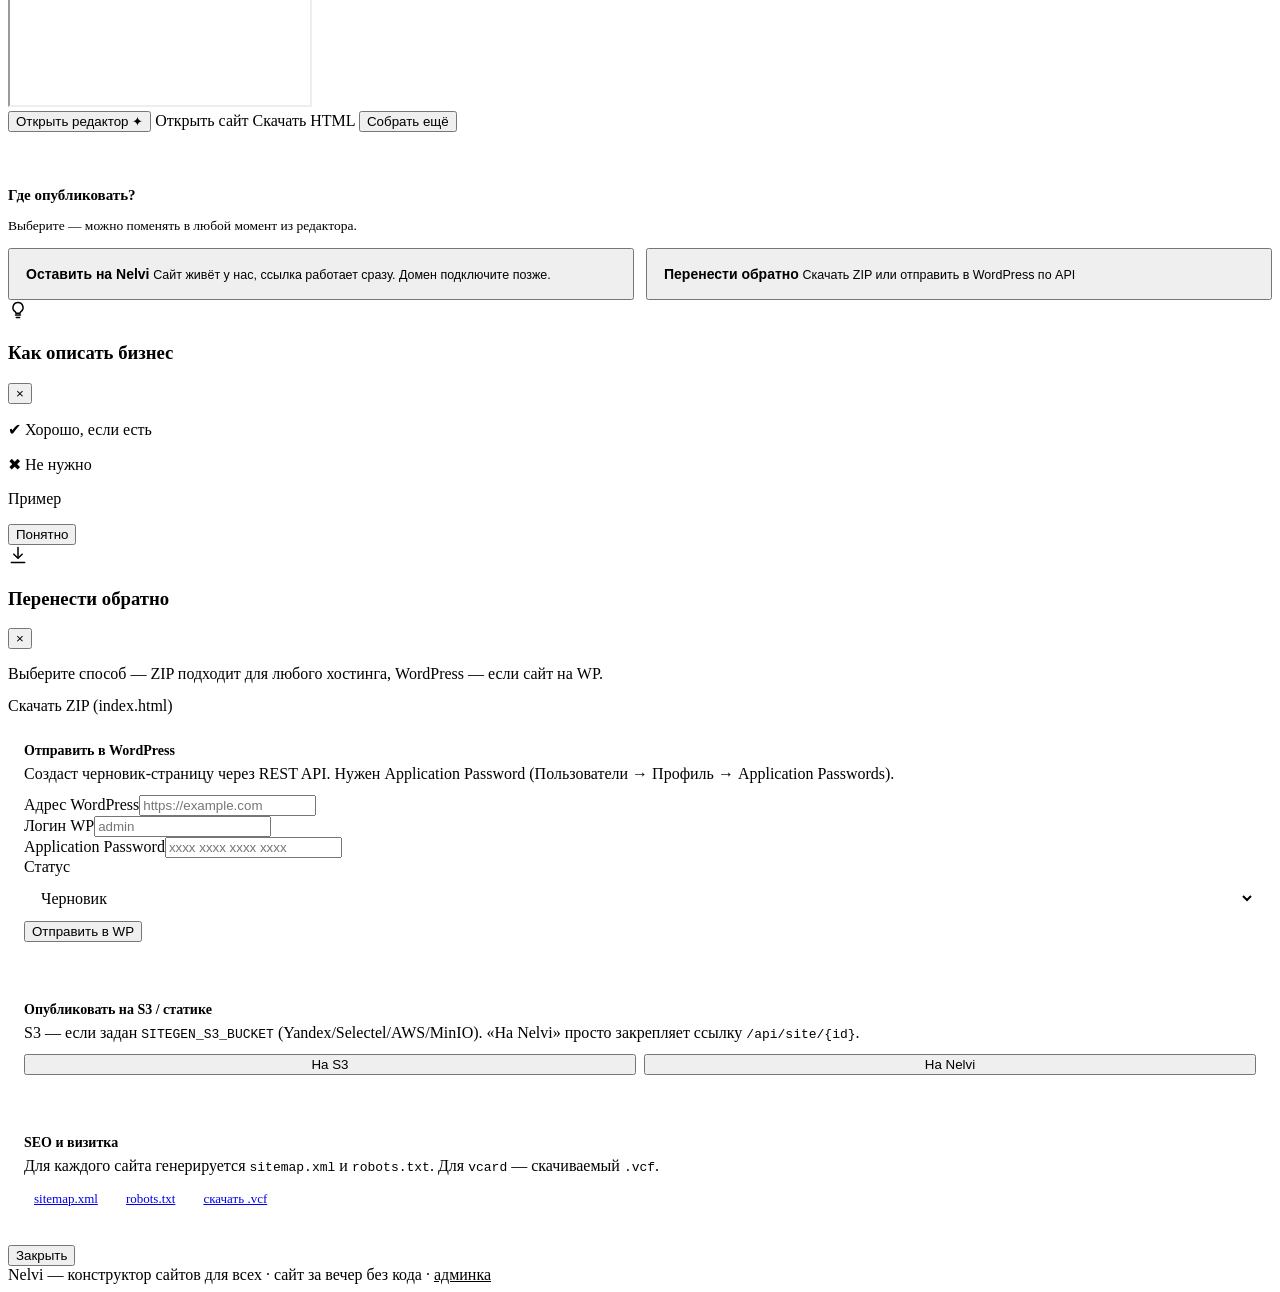
==== commit 22597a54: "landing↔конструктор: «Создать сайт» ведёт в /, из конструктора ссылка на /landing Co-authored-by: ar" ====
--- a/docs/index.html
+++ b/docs/index.html
@@ -44,6 +44,7 @@
       </button>
       <p class="hint" style="margin-top:14px;font-size:13px">Сайт — лендинг, QR-визитка или свободный канвас — всё в одном: QR, ссылки и контакт по QR как на myqrcards.com</p>
       <p id="mode-note" class="mode-note"></p>
+      <p class="hint" style="margin-top:8px;font-size:12px"><a href="/landing" style="color:var(--muted)">О сервисе и тарифах →</a></p>
     </div>
   </section>
 
